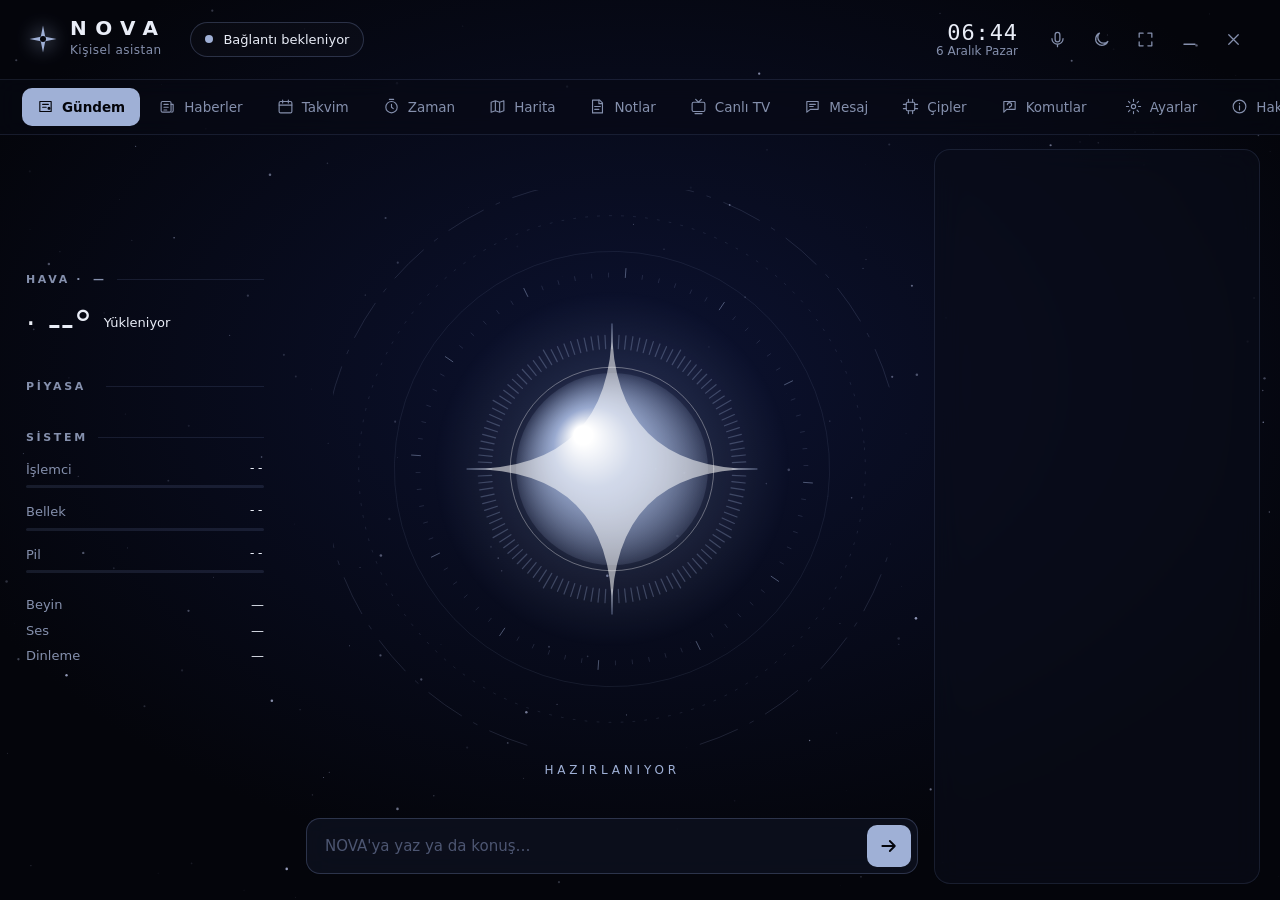
==== web/index.html @ ae5f523d "NOVA 1.6.0: numarasız mesaj, Canlı TV, LAYRA, deprem/namaz/hesap/güç komutları - Mesajlar numara olm" ====
<!doctype html>
<html lang="tr">
<head>
<meta charset="utf-8">
<meta name="viewport" content="width=device-width, initial-scale=1">
<title>NOVA</title>
<link rel="icon" href="data:,">
<link rel="stylesheet" href="vendor/leaflet/leaflet.css">
<link rel="stylesheet" href="style.css">
</head>
<body data-state="idle">
<canvas id="sky" aria-hidden="true"></canvas>

<header class="top">
  <div class="brand">
    <svg class="mark" viewBox="0 0 40 40" aria-hidden="true"><path d="M20 2 L23 17 L38 20 L23 23 L20 38 L17 23 L2 20 L17 17 Z"/><circle cx="20" cy="20" r="4"/></svg>
    <div>
      <h1 id="brandName">NOVA</h1>
      <small id="ver">Kişisel asistan</small>
    </div>
  </div>

  <div class="status" id="statusChip"><span class="dot"></span><span id="statusText">Hazırlanıyor</span></div>

  <button class="update-chip" id="updateChip" hidden><span>Yeni sürüm <b id="updVer"></b></span><em id="updProg">Güncelle</em></button>

  <div class="tools">
    <div class="clock"><b id="clock">--:--</b><span id="date"></span></div>
    <button class="ico dock-toggle" id="btnDock" title="Paneller"><svg viewBox="0 0 24 24"><rect x="3" y="4" width="18" height="16" rx="2"/><path d="M14 4v16"/></svg></button>
    <button class="ico" id="btnMic" title="Mikrofon (M)"><svg viewBox="0 0 24 24"><rect x="9" y="3" width="6" height="12" rx="3"/><path d="M5 11a7 7 0 0 0 14 0M12 18v3"/></svg></button>
    <button class="ico" id="btnSleep" title="Uyu / Uyan"><svg viewBox="0 0 24 24"><path d="M20 14.5A8 8 0 1 1 9.5 4a6.5 6.5 0 0 0 10.5 10.5z"/></svg></button>
    <button class="ico" data-open="settings" title="Ayarlar"><svg viewBox="0 0 24 24"><circle cx="12" cy="12" r="3"/><path d="M12 2v3M12 19v3M2 12h3M19 12h3M4.9 4.9l2.1 2.1M17 17l2.1 2.1M4.9 19.1 7 17M17 7l2.1-2.1"/></svg></button>
    <button class="ico" data-open="about" title="Hakkında"><svg viewBox="0 0 24 24"><circle cx="12" cy="12" r="9"/><path d="M12 11v6M12 7.5v.5"/></svg></button>
    <button class="ico" id="btnFull" title="Tam ekran (F11)"><svg viewBox="0 0 24 24"><path d="M4 9V4h5M20 9V4h-5M4 15v5h5M20 15v5h-5"/></svg></button>
    <button class="ico" id="btnMin" title="Simge durumuna küçült"><svg viewBox="0 0 24 24"><path d="M5 18h14"/></svg></button>
    <button class="ico danger" id="btnQuit" title="Kapat"><svg viewBox="0 0 24 24"><path d="M6 6l12 12M18 6 6 18"/></svg></button>
  </div>
</header>

<nav class="menubar" id="menubar" aria-label="Menü">
  <button data-menu="brief" class="hot"><svg viewBox="0 0 24 24"><path d="M4 5h16v14H4z"/><path d="M8 9h8M8 13h5"/><circle cx="17" cy="14.5" r="1.4" fill="currentColor"/></svg><span>Gündem</span></button>
  <button data-menu="news"><svg viewBox="0 0 24 24"><rect x="3" y="5" width="14" height="15" rx="2"/><path d="M17 9h3v9a2 2 0 0 1-2 2M7 9h6M7 13h6M7 17h4"/></svg><span>Haberler</span></button>
  <button data-menu="calendar"><svg viewBox="0 0 24 24"><rect x="3" y="5" width="18" height="16" rx="2"/><path d="M3 10h18M8 3v4M16 3v4"/></svg><span>Takvim</span></button>
  <button data-menu="timers"><svg viewBox="0 0 24 24"><circle cx="12" cy="13" r="8"/><path d="M12 9v4l2.5 2M9 2h6"/></svg><span>Zaman</span> <i class="badge" id="timerBadge2" hidden></i></button>
  <button data-menu="map"><svg viewBox="0 0 24 24"><path d="M9 4 3 6v14l6-2 6 2 6-2V4l-6 2-6-2zM9 4v14M15 6v14"/></svg><span>Harita</span></button>
  <button data-menu="notes"><svg viewBox="0 0 24 24"><path d="M5 3h10l4 4v14H5z"/><path d="M14 3v5h5M8 12h8M8 16h6"/></svg><span>Notlar</span></button>
  <button data-menu="tv"><svg viewBox="0 0 24 24"><rect x="3" y="6" width="18" height="13" rx="2"/><path d="M8 2l4 4 4-4M7 22h10"/></svg><span>Canlı TV</span></button>
  <button data-menu="messages"><svg viewBox="0 0 24 24"><path d="M4 5h16v11H9l-5 4z"/><path d="M8 9h8M8 12h5"/></svg><span>Mesaj</span></button>
  <button data-menu="chips"><svg viewBox="0 0 24 24"><rect x="6" y="6" width="12" height="12" rx="2"/><path d="M9 2v4M15 2v4M9 18v4M15 18v4M2 9h4M2 15h4M18 9h4M18 15h4"/></svg><span>Çipler</span></button>
  <button data-menu="help"><svg viewBox="0 0 24 24"><path d="M4 5h16v11H8l-4 4z"/><path d="M9 9.5a3 3 0 1 1 3 3v1"/></svg><span>Komutlar</span></button>
  <span class="mb-sp"></span>
  <button data-open="settings"><svg viewBox="0 0 24 24"><circle cx="12" cy="12" r="3"/><path d="M12 2v3M12 19v3M2 12h3M19 12h3M4.9 4.9l2.1 2.1M17 17l2.1 2.1M4.9 19.1 7 17M17 7l2.1-2.1"/></svg><span>Ayarlar</span></button>
  <button data-open="about"><svg viewBox="0 0 24 24"><circle cx="12" cy="12" r="9"/><path d="M12 11v6M12 7.5v.5"/></svg><span>Hakkında</span></button>
</nav>
<aside class="hud left">
  <section class="wx" id="wxBox">
    <h2>Hava · <span id="wxCity">—</span></h2>
    <div class="wx-now"><span class="wx-ic" id="wxIcon">·</span><b id="wxTemp">--°</b><span class="wx-d"><span id="wxDesc">Yükleniyor</span><small id="wxMeta"></small></span></div>
    <ol class="wx-days" id="wxDays"></ol>
  </section>
  <section class="fx">
    <h2>Piyasa <span class="sub" id="fxTime"></span></h2>
    <dl class="fx-grid" id="fxGrid"></dl>
  </section>
  <section>
    <h2>Sistem</h2>
    <div class="meter"><label>İşlemci <b id="cpuV">--</b></label><i><s id="cpuB"></s></i></div>
    <div class="meter"><label>Bellek <b id="ramV">--</b></label><i><s id="ramB"></s></i></div>
    <div class="meter" id="batRow"><label>Pil <b id="batV">--</b></label><i><s id="batB"></s></i></div>
    <dl class="facts">
      <dt>Beyin</dt><dd id="fBrain">—</dd>
      <dt>Ses</dt><dd id="fVoice">—</dd>
      <dt>Dinleme</dt><dd id="fListen">—</dd>
    </dl>
  </section>
</aside>

<main class="stage">
  <canvas id="core" aria-label="NOVA çekirdeği"></canvas>
  <section class="bulletin" id="bulletin" aria-label="Haber bülteni">
    <div class="bl-head"><span class="live">CANLI</span><h2 id="blName">Gündem</h2>
      <div class="bl-cats" id="blCats"><button data-cat="gundem">Gündem</button><button data-cat="sondakika">Son dakika</button><button data-cat="dunya">Dünya</button><button data-cat="ekonomi">Ekonomi</button><button data-cat="spor">Spor</button><button data-cat="teknoloji">Teknoloji</button></div>
      <span class="sp"></span>
      <button id="blRead">▶ Oku</button><button id="blPrev">‹</button><button id="blNext">›</button><button id="blClose">✕</button></div>
    <article class="bl-hero" id="blHero">
      <div class="bl-img" id="blImg"><span class="src-mark" id="blMark"></span></div>
      <div class="bl-body"><span class="bl-meta" id="blMeta"></span><h3 class="bl-title" id="blTitle"></h3><p class="bl-desc" id="blDesc"></p><div class="bl-foot"><span class="bl-open">Haberin tamamı için tıkla ↗</span><span class="bl-share">Paylaş: <button data-share="x">X</button><button data-share="whatsapp">WhatsApp</button><button data-share="telegram">Telegram</button></span></div></div>
      <i class="bl-progress" id="blProg"></i>
    </article>
    <ol class="bl-list" id="blList"></ol>
  </section>
  <div class="core-label"><span id="coreLabel">Hazırlanıyor</span></div>
</main>

<aside class="dock" id="dock">
  <nav class="tabs" role="tablist">
    <button role="tab" data-tab="news" title="Haberler"><svg viewBox="0 0 24 24"><rect x="3" y="5" width="14" height="15" rx="2"/><path d="M17 9h3v9a2 2 0 0 1-2 2M7 9h6M7 13h6M7 17h4"/></svg><span>Haberler</span></button>
    <button role="tab" data-tab="calendar" title="Takvim"><svg viewBox="0 0 24 24"><rect x="3" y="5" width="18" height="16" rx="2"/><path d="M3 10h18M8 3v4M16 3v4"/></svg><span>Takvim</span></button>
    <button role="tab" data-tab="timers" title="Zamanlayıcı"><svg viewBox="0 0 24 24"><circle cx="12" cy="13" r="8"/><path d="M12 9v4l2.5 2M9 2h6"/></svg><span>Zaman</span><i class="badge" id="timerBadge" hidden></i></button>
    <button role="tab" data-tab="map" title="Harita"><svg viewBox="0 0 24 24"><path d="M9 4 3 6v14l6-2 6 2 6-2V4l-6 2-6-2zM9 4v14M15 6v14"/></svg><span>Harita</span></button>
    <button role="tab" data-tab="notes" title="Notlar"><svg viewBox="0 0 24 24"><path d="M5 3h10l4 4v14H5z"/><path d="M14 3v5h5M8 12h8M8 16h6"/></svg><span>Notlar</span></button>
    <button role="tab" data-tab="chips" title="Çipler"><svg viewBox="0 0 24 24"><rect x="6" y="6" width="12" height="12" rx="2"/><path d="M9 2v4M15 2v4M9 18v4M15 18v4M2 9h4M2 15h4M18 9h4M18 15h4"/><rect x="9.5" y="9.5" width="5" height="5" rx="1"/></svg><span>Çipler</span></button>
    <button role="tab" data-tab="help" title="Komutlar"><svg viewBox="0 0 24 24"><path d="M4 5h16v11H8l-4 4z"/><path d="M9 9.5a3 3 0 1 1 3 3v1"/></svg><span>Komutlar</span></button>
  </nav>

  <!-- HABERLER -->
  <section class="pane" data-pane="news">
    <div class="chips" id="newsCats">
      <button data-cat="gundem">Gündem</button><button data-cat="sondakika">Son dakika</button>
      <button data-cat="dunya">Dünya</button><button data-cat="ekonomi">Ekonomi</button>
      <button data-cat="spor">Spor</button><button data-cat="teknoloji">Teknoloji</button>
    </div>
    <div class="pane-actions"><button class="mini" id="newsRead">▶ Başlıkları oku</button><button class="mini" id="newsShow">⛶ Ekranda göster</button><button class="mini" id="newsRefresh">↻</button></div>
    <ul class="news" id="newsList"><li class="empty">Yükleniyor…</li></ul>
  </section>

  <!-- TAKVİM -->
  <section class="pane" data-pane="calendar">
    <div class="cal-head"><button class="mini" id="calPrev">‹</button><b id="calTitle"></b><button class="mini" id="calNext">›</button><button class="mini" id="calToday">Bugün</button></div>
    <div class="cal-grid" id="calGrid"></div>
    <h3 id="calDayTitle"></h3>
    <ul class="cal-events" id="calEvents"></ul>
    <form class="inline-form" id="calForm" autocomplete="off">
      <input name="title" placeholder="Etkinlik adı" required maxlength="120">
      <div class="row"><input name="time" type="time"><select name="remind" title="Hatırlatma"><option value="0">Hatırlatma yok</option><option value="5">5 dk önce</option><option value="10" selected>10 dk önce</option><option value="30">30 dk önce</option><option value="60">1 saat önce</option></select><button class="primary">Ekle</button></div>
    </form>
  </section>

  <!-- ZAMANLAYICI -->
  <section class="pane" data-pane="timers">
    <h3>Hızlı zamanlayıcı</h3>
    <div class="chips" id="quickTimers"><button data-min="1">1 dk</button><button data-min="5">5 dk</button><button data-min="10">10 dk</button><button data-min="15">15 dk</button><button data-min="25">25 dk</button><button data-min="60">1 saat</button></div>
    <h3>Hatırlatıcı</h3>
    <form class="inline-form" id="timerForm" autocomplete="off">
      <input name="label" placeholder="Neyi hatırlatayım? (isteğe bağlı)" maxlength="120">
      <div class="row"><input name="min" type="number" min="1" max="1440" placeholder="Dakika"><button class="primary">Kur</button></div>
    </form>
    <h3>Alarm</h3>
    <form class="inline-form" id="alarmForm" autocomplete="off">
      <div class="row"><input name="time" type="time" required><input name="label" placeholder="Etiket" maxlength="80"><button class="primary">Kur</button></div>
    </form>
    <h3>Çalışanlar</h3>
    <ul class="timers" id="timers"><li class="empty">Kurulu zamanlayıcı yok.</li></ul>
  </section>

  <!-- HARİTA -->
  <section class="pane pane-map" data-pane="map">
    <form class="inline-form map-search" id="mapForm" autocomplete="off">
      <div class="row"><input name="q" placeholder="Yer ara: Galata Kulesi, Manisa…"><button class="primary">Bul</button></div>
    </form>
    <div id="map"><p class="empty">Harita yükleniyor…</p></div>
    <div class="pane-actions"><span id="mapLabel" class="muted"></span><button class="mini" id="mapRoute">Yol tarifi ↗</button></div>
  </section>

  <!-- NOTLAR -->
  <section class="pane" data-pane="notes">
    <form class="inline-form" id="noteForm" autocomplete="off">
      <textarea name="text" rows="2" placeholder="Not yaz…" maxlength="1000" required></textarea>
      <div class="row end"><button class="primary">Kaydet</button></div>
    </form>
    <ul class="notes" id="notesList"></ul>
  </section>

  <!-- CANLI TV -->
  <section class="pane" data-pane="tv">
    <div id="tvGrid"></div>
    <p class="chip-note">Kanallar kendi resmî canlı yayın sayfalarında, ayrı bir pencerede açılır. Sesle de olur: <q>TRT 1'i aç</q>, <q>Habertürk canlı</q>.</p>
  </section>

  <!-- MESAJ -->
  <section class="pane" data-pane="messages">
    <div class="seg seg3 plat" id="msgPlat">
      <label><input type="radio" name="mplat" value="whatsapp" checked><span>WhatsApp</span></label>
      <label><input type="radio" name="mplat" value="telegram"><span>Telegram</span></label>
      <label><input type="radio" name="mplat" value="x"><span>X</span></label>
    </div>
    <form class="inline-form" id="msgForm" autocomplete="off">
      <input name="to" id="msgTo" placeholder="Kime? (uygulamada kayıtlı adı)" maxlength="60">
      <textarea name="text" rows="3" maxlength="1000" placeholder="Mesajın…" required></textarea>
      <div class="row end"><span class="muted" id="msgHint"></span><button class="primary" id="msgBtn">Gönder</button></div>
    </form>
    <p class="chip-note">Numara gerekmez: NOVA uygulamayı açar, kişiyi uygulamanın kendi aramasında bulur ve mesajı gönderir. Kişinin adını telefonunda/WhatsApp'ta kayıtlı olduğu gibi yaz.<br>Sesle: <q>WhatsApp'tan Ahmet'e akşam görüşürüz yaz</q> · <q>X'te paylaş: …</q></p>
    <p class="chip-note" id="appsInfo"></p>
  </section>

  <!-- ÇİPLER -->
  <section class="pane" data-pane="chips">
    <div class="chip-grid" id="chipGrid"></div>
    <p class="chip-note">Her çipin kendi tasarımı, rengi, sesi ve konuşma tarzı var. Sesle de değiştirebilirsin: <q>ATLAS'a geç</q>. Adlarını Ayarlar → Çipler'den değiştirebilirsin.</p>
  </section>

  <!-- KOMUTLAR -->
  <section class="pane" data-pane="help">
    <ul class="hints">
      <li><q>Nova uyan</q> · <q>uyu</q></li>
      <li><q>Son dakika haberlerini oku</q> · <q>haberleri göster</q></li>
      <li><q>YouTube'da Duman çal</q> · <q>Spotify'da Tarkan çal</q></li>
      <li><q>Sezen Aksu şarkısını çal</q> · <q>biraz müzik aç</q></li>
      <li><q>ATLAS'a geç</q> · <q>LAYRA moduna geç</q> · <q>çipi değiştir</q></li>
      <li><q>TRT 1'i aç</q> · <q>canlı TV aç</q></li>
      <li><q>Son depremler</q> · <q>Akşam ezanı ne zaman?</q></li>
      <li><q>25 çarpı 4 kaç eder</q> · <q>200'ün yüzde 15'i kaç</q></li>
      <li><q>Panodakini oku</q> · <q>Bilgisayarı kapat</q></li>
      <li><q>Yarın saat 15:30 dişçi randevusu takvime ekle</q></li>
      <li><q>Bugün neler var?</q></li>
      <li><q>Saat 7'de beni uyandır</q></li>
      <li><q>10 dakika sonra çayı hatırlat</q></li>
      <li><q>Haritada Galata Kulesi'ni göster</q></li>
      <li><q>Kadıköy'e nasıl giderim?</q></li>
      <li><q>Dolar kaç?</q> · <q>altın ne kadar?</q></li>
      <li><q>Manisa'da hava nasıl?</q></li>
      <li><q>YouTube'da lofi müzik aç</q></li>
      <li><q>Ekranda ne var?</q></li>
      <li><q>Not al: markete git</q></li>
      <li><q>Bilgisayarı kilitle</q></li>
      <li><q>Güncellemeleri kontrol et</q></li>
      <li><q>Seni kim yaptı?</q></li>
    </ul>
  </section>
</aside>

<section class="dialog">
  <div class="msg-card" id="msgCard" hidden>
    <span class="mc-plat" id="mcPlat"></span>
    <div class="mc-body"><b id="mcTo"></b><p id="mcText"></p></div>
    <button class="ghost" id="mcNo">İptal</button><button class="primary" id="mcYes">Gönder</button>
  </div>
  <div id="transcript" aria-live="polite"></div>
  <form id="ask" autocomplete="off">
    <input id="askInput" placeholder="NOVA'ya yaz ya da konuş…" maxlength="2000">
    <button type="submit" title="Gönder"><svg viewBox="0 0 24 24"><path d="M4 12h15M13 6l6 6-6 6"/></svg></button>
  </form>
</section>

<!-- ============ AYARLAR ============ -->
<div class="scrim" data-close></div>
<section class="drawer" id="settings" aria-label="Ayarlar">
  <header><h2>Ayarlar</h2><button class="ico" data-close title="Kapat"><svg viewBox="0 0 24 24"><path d="M6 6l12 12M18 6 6 18"/></svg></button></header>
  <form id="setForm">
    <div class="notice" id="setupNotice" hidden>NOVA'nın düşünebilmesi için en az bir API anahtarı gerekiyor. Gemini anahtarı ücretsiz alınabilir.</div>

    <fieldset>
      <legend>Genel</legend>
      <label>Adın <input name="user_name" placeholder="NOVA sana nasıl seslensin?"></label>
      <label>Şehir (hava durumu) <input name="city"></label>
      <label class="check"><input type="checkbox" name="fullscreen"> Tam ekranla başlat</label>
    </fieldset>

    <fieldset>
      <legend>Beyin</legend>
      <div class="seg seg3" role="radiogroup">
        <label><input type="radio" name="provider" value="gemini"><span>Gemini</span></label>
        <label><input type="radio" name="provider" value="openai"><span>ChatGPT</span></label>
        <label><input type="radio" name="provider" value="custom"><span>Kendi YZ'm</span></label>
      </div>
      <div data-prov="gemini">
        <label>Gemini API anahtarı <input name="gemini_key" type="password" placeholder="AIza…"></label>
        <a class="link" data-url="https://aistudio.google.com/apikey">Ücretsiz Gemini anahtarı al →</a>
        <label>Gemini modeli <input name="gemini_model" list="gModels"></label>
        <datalist id="gModels"><option>gemini-3.8-flash</option><option>gemini-3.5-flash-lite</option></datalist>
        <label class="check"><input type="checkbox" name="web_search"> Güncel bilgi için Google'da ara</label>
      </div>
      <div data-prov="openai">
        <label>OpenAI API anahtarı <input name="openai_key" type="password" placeholder="sk-…"></label>
        <a class="link" data-url="https://platform.openai.com/api-keys">OpenAI anahtarı al →</a>
        <label>ChatGPT modeli <input name="openai_model" list="oModels"></label>
        <datalist id="oModels"><option>gpt-4o-mini</option><option>gpt-4.1-mini</option><option>gpt-4o</option><option>gpt-5-mini</option></datalist>
      </div>
      <div data-prov="custom">
        <p class="hint">Kendi bilgisayarında ya da sunucunda çalışan yapay zekana bağlan. OpenAI uyumlu her API olur: Ollama, LM Studio, vLLM ya da kendi API servisin.</p>
        <label>Sunucu adresi <input name="custom_url" placeholder="http://localhost:11434/v1"></label>
        <label>API anahtarı (varsa) <input name="custom_key" type="password" placeholder="boş bırakılabilir"></label>
        <label>Model adı <input name="custom_model" list="cModels"></label>
        <datalist id="cModels"><option>llama3.1</option><option>qwen2.5</option><option>gemma3</option><option>mistral</option></datalist>
      </div>
      <p class="hint">Seçtiğin beyin çalışmazsa NOVA, anahtarını girdiğin diğer beyni otomatik dener.</p>
    </fieldset>

    <fieldset>
      <legend>Ses ve dinleme</legend>
      <label>NOVA'nın sesi <select name="voice" id="voiceSel"></select></label>
      <label>Konuşma hızı <span class="rv" id="rateV"></span><input type="range" name="rate" min="-40" max="40" step="5"></label>
      <label class="check"><input type="checkbox" name="speak"> Yanıtları sesli oku</label>
      <label class="check"><input type="checkbox" name="continuous"> Mikrofona basmadan sürekli dinle</label>
      <label>Mikrofon hassasiyeti <span class="rv" id="sensV"></span><input type="range" name="sensitivity" min="0.5" max="2" step="0.1"></label>
      <label>Tanıma dili
        <select name="language"><option value="tr-TR">Türkçe</option><option value="en-US">English</option><option value="de-DE">Deutsch</option><option value="ar-SA">العربية</option><option value="az-AZ">Azərbaycanca</option></select>
      </label>
      <label>Müzik kaynağı
        <select name="music_source"><option value="youtube">YouTube (doğrudan çalar)</option><option value="ytmusic">YouTube Music</option><option value="spotify">Spotify (aramayı açar)</option></select>
      </label>
      <label>Uyandırma kelimeleri <input name="wake_words"></label>
      <label>Uyutma kelimeleri <input name="sleep_words"></label>
    </fieldset>

    <fieldset>
      <legend>Güncelleme</legend>
      <label class="check"><input type="checkbox" name="auto_update"> Açılışta yeni sürümü denetle</label>
      <label>GitHub deposu <input name="update_repo" placeholder="kullanici/depo"></label>
      <div class="row"><button type="button" class="ghost" id="btnUpd">Şimdi denetle</button><span class="hint" id="updOut"></span></div>
    </fieldset>


    <fieldset>
      <legend>Mesajlaşma</legend>
      <label class="check"><input type="checkbox" name="msg_confirm"> Göndermeden önce bana sor</label>
      <label class="check"><input type="checkbox" name="msg_auto_send"> Sohbet açılınca Enter'a kendisi bassın (otomatik gönder)</label>
      <label>Uygulamanın açılmasını bekleme (sn) <input type="number" name="msg_wait" min="2" max="15" step="0.5"></label>
      <label>Telegram Bot anahtarı (isteğe bağlı) <input name="tg_bot_token" type="password" placeholder="123456:ABC…"></label>
      <p class="hint">Bot anahtarı girersen ve kişinin Telegram alanına sayısal sohbet kimliği yazarsan, mesajlar pencere açmadan arka planda gider.</p>
    </fieldset>

    <fieldset>
      <legend>Çipler</legend>
      <label class="check"><input type="checkbox" name="chip_voice"> Her çip kendi sesini ve ses efektini kullansın</label>
      <label>1. çip adı <input name="chip_name_nova" placeholder="NOVA"></label>
      <label>2. çip adı <input name="chip_name_atlas" placeholder="ATLAS"></label>
      <label>3. çip adı <input name="chip_name_lyra" placeholder="LAYRA"></label>
      <label>4. çip adı <input name="chip_name_kronos" placeholder="KRONOS"></label>
      <p class="hint">Ad yalnızca çipin adını değiştirir; tasarımı, sesi ve kişiliği aynı kalır. Adlar uyandırma kelimesi olarak da çalışır.</p>
    </fieldset>

    <div class="actions">
      <button type="button" class="ghost" id="btnTest">Beyni test et</button>
      <button type="submit" class="primary">Kaydet</button>
    </div>
    <p class="hint" id="testOut"></p>
  </form>
</section>

<!-- ============ HAKKINDA ============ -->
<section class="drawer" id="about" aria-label="Hakkında">
  <header><h2>Hakkında</h2><button class="ico" data-close title="Kapat"><svg viewBox="0 0 24 24"><path d="M6 6l12 12M18 6 6 18"/></svg></button></header>
  <div class="about">
    <div class="app-id">
      <svg class="mark big" viewBox="0 0 40 40" aria-hidden="true"><path d="M20 2 L23 17 L38 20 L23 23 L20 38 L17 23 L2 20 L17 17 Z"/><circle cx="20" cy="20" r="4"/></svg>
      <div><h3 id="abApp">NOVA</h3><span id="abVer"></span></div>
    </div>

    <div class="maker">
      <div class="avatar" aria-hidden="true">SŞ</div>
      <div>
        <span class="kicker">Yapan</span>
        <h3 id="abMaker">Samet Şahin</h3>
        <p id="abRole"></p>
      </div>
    </div>
    <p class="bio" id="abBio"></p>

    <span class="kicker">Takip et · <b id="abHandle"></b></span>
    <div class="socials" id="abSocials"></div>

    <p class="copy" id="abCopy"></p>
  </div>
</section>

<div class="toast" id="toast" role="status"></div>

<script src="vendor/leaflet/leaflet.js"></script>
<script src="app.js"></script>
</body>
</html>
---- web/vendor/leaflet/leaflet.css ----
/* required styles */

.leaflet-pane,
.leaflet-tile,
.leaflet-marker-icon,
.leaflet-marker-shadow,
.leaflet-tile-container,
.leaflet-pane > svg,
.leaflet-pane > canvas,
.leaflet-zoom-box,
.leaflet-image-layer,
.leaflet-layer {
	position: absolute;
	left: 0;
	top: 0;
	}
.leaflet-container {
	overflow: hidden;
	}
.leaflet-tile,
.leaflet-marker-icon,
.leaflet-marker-shadow {
	-webkit-user-select: none;
	   -moz-user-select: none;
	        user-select: none;
	  -webkit-user-drag: none;
	}
/* Prevents IE11 from highlighting tiles in blue */
.leaflet-tile::selection {
	background: transparent;
}
/* Safari renders non-retina tile on retina better with this, but Chrome is worse */
.leaflet-safari .leaflet-tile {
	image-rendering: -webkit-optimize-contrast;
	}
/* hack that prevents hw layers "stretching" when loading new tiles */
.leaflet-safari .leaflet-tile-container {
	width: 1600px;
	height: 1600px;
	-webkit-transform-origin: 0 0;
	}
.leaflet-marker-icon,
.leaflet-marker-shadow {
	display: block;
	}
/* .leaflet-container svg: reset svg max-width decleration shipped in Joomla! (joomla.org) 3.x */
/* .leaflet-container img: map is broken in FF if you have max-width: 100% on tiles */
.leaflet-container .leaflet-overlay-pane svg {
	max-width: none !important;
	max-height: none !important;
	}
.leaflet-container .leaflet-marker-pane img,
.leaflet-container .leaflet-shadow-pane img,
.leaflet-container .leaflet-tile-pane img,
.leaflet-container img.leaflet-image-layer,
.leaflet-container .leaflet-tile {
	max-width: none !important;
	max-height: none !important;
	width: auto;
	padding: 0;
	}

.leaflet-container img.leaflet-tile {
	/* See: https://bugs.chromium.org/p/chromium/issues/detail?id=600120 */
	mix-blend-mode: plus-lighter;
}

.leaflet-container.leaflet-touch-zoom {
	-ms-touch-action: pan-x pan-y;
	touch-action: pan-x pan-y;
	}
.leaflet-container.leaflet-touch-drag {
	-ms-touch-action: pinch-zoom;
	/* Fallback for FF which doesn't support pinch-zoom */
	touch-action: none;
	touch-action: pinch-zoom;
}
.leaflet-container.leaflet-touch-drag.leaflet-touch-zoom {
	-ms-touch-action: none;
	touch-action: none;
}
.leaflet-container {
	-webkit-tap-highlight-color: transparent;
}
.leaflet-container a {
	-webkit-tap-highlight-color: rgba(51, 181, 229, 0.4);
}
.leaflet-tile {
	filter: inherit;
	visibility: hidden;
	}
.leaflet-tile-loaded {
	visibility: inherit;
	}
.leaflet-zoom-box {
	width: 0;
	height: 0;
	-moz-box-sizing: border-box;
	     box-sizing: border-box;
	z-index: 800;
	}
/* workaround for https://bugzilla.mozilla.org/show_bug.cgi?id=888319 */
.leaflet-overlay-pane svg {
	-moz-user-select: none;
	}

.leaflet-pane         { z-index: 400; }

.leaflet-tile-pane    { z-index: 200; }
.leaflet-overlay-pane { z-index: 400; }
.leaflet-shadow-pane  { z-index: 500; }
.leaflet-marker-pane  { z-index: 600; }
.leaflet-tooltip-pane   { z-index: 650; }
.leaflet-popup-pane   { z-index: 700; }

.leaflet-map-pane canvas { z-index: 100; }
.leaflet-map-pane svg    { z-index: 200; }

.leaflet-vml-shape {
	width: 1px;
	height: 1px;
	}
.lvml {
	behavior: url(#default#VML);
	display: inline-block;
	position: absolute;
	}


/* control positioning */

.leaflet-control {
	position: relative;
	z-index: 800;
	pointer-events: visiblePainted; /* IE 9-10 doesn't have auto */
	pointer-events: auto;
	}
.leaflet-top,
.leaflet-bottom {
	position: absolute;
	z-index: 1000;
	pointer-events: none;
	}
.leaflet-top {
	top: 0;
	}
.leaflet-right {
	right: 0;
	}
.leaflet-bottom {
	bottom: 0;
	}
.leaflet-left {
	left: 0;
	}
.leaflet-control {
	float: left;
	clear: both;
	}
.leaflet-right .leaflet-control {
	float: right;
	}
.leaflet-top .leaflet-control {
	margin-top: 10px;
	}
.leaflet-bottom .leaflet-control {
	margin-bottom: 10px;
	}
.leaflet-left .leaflet-control {
	margin-left: 10px;
	}
.leaflet-right .leaflet-control {
	margin-right: 10px;
	}


/* zoom and fade animations */

.leaflet-fade-anim .leaflet-popup {
	opacity: 0;
	-webkit-transition: opacity 0.2s linear;
	   -moz-transition: opacity 0.2s linear;
	        transition: opacity 0.2s linear;
	}
.leaflet-fade-anim .leaflet-map-pane .leaflet-popup {
	opacity: 1;
	}
.leaflet-zoom-animated {
	-webkit-transform-origin: 0 0;
	    -ms-transform-origin: 0 0;
	        transform-origin: 0 0;
	}
svg.leaflet-zoom-animated {
	will-change: transform;
}

.leaflet-zoom-anim .leaflet-zoom-animated {
	-webkit-transition: -webkit-transform 0.25s cubic-bezier(0,0,0.25,1);
	   -moz-transition:    -moz-transform 0.25s cubic-bezier(0,0,0.25,1);
	        transition:         transform 0.25s cubic-bezier(0,0,0.25,1);
	}
.leaflet-zoom-anim .leaflet-tile,
.leaflet-pan-anim .leaflet-tile {
	-webkit-transition: none;
	   -moz-transition: none;
	        transition: none;
	}

.leaflet-zoom-anim .leaflet-zoom-hide {
	visibility: hidden;
	}


/* cursors */

.leaflet-interactive {
	cursor: pointer;
	}
.leaflet-grab {
	cursor: -webkit-grab;
	cursor:    -moz-grab;
	cursor:         grab;
	}
.leaflet-crosshair,
.leaflet-crosshair .leaflet-interactive {
	cursor: crosshair;
	}
.leaflet-popup-pane,
.leaflet-control {
	cursor: auto;
	}
.leaflet-dragging .leaflet-grab,
.leaflet-dragging .leaflet-grab .leaflet-interactive,
.leaflet-dragging .leaflet-marker-draggable {
	cursor: move;
	cursor: -webkit-grabbing;
	cursor:    -moz-grabbing;
	cursor:         grabbing;
	}

/* marker & overlays interactivity */
.leaflet-marker-icon,
.leaflet-marker-shadow,
.leaflet-image-layer,
.leaflet-pane > svg path,
.leaflet-tile-container {
	pointer-events: none;
	}

.leaflet-marker-icon.leaflet-interactive,
.leaflet-image-layer.leaflet-interactive,
.leaflet-pane > svg path.leaflet-interactive,
svg.leaflet-image-layer.leaflet-interactive path {
	pointer-events: visiblePainted; /* IE 9-10 doesn't have auto */
	pointer-events: auto;
	}

/* visual tweaks */

.leaflet-container {
	background: #ddd;
	outline-offset: 1px;
	}
.leaflet-container a {
	color: #0078A8;
	}
.leaflet-zoom-box {
	border: 2px dotted #38f;
	background: rgba(255,255,255,0.5);
	}


/* general typography */
.leaflet-container {
	font-family: "Helvetica Neue", Arial, Helvetica, sans-serif;
	font-size: 12px;
	font-size: 0.75rem;
	line-height: 1.5;
	}


/* general toolbar styles */

.leaflet-bar {
	box-shadow: 0 1px 5px rgba(0,0,0,0.65);
	border-radius: 4px;
	}
.leaflet-bar a {
	background-color: #fff;
	border-bottom: 1px solid #ccc;
	width: 26px;
	height: 26px;
	line-height: 26px;
	display: block;
	text-align: center;
	text-decoration: none;
	color: black;
	}
.leaflet-bar a,
.leaflet-control-layers-toggle {
	background-position: 50% 50%;
	background-repeat: no-repeat;
	display: block;
	}
.leaflet-bar a:hover,
.leaflet-bar a:focus {
	background-color: #f4f4f4;
	}
.leaflet-bar a:first-child {
	border-top-left-radius: 4px;
	border-top-right-radius: 4px;
	}
.leaflet-bar a:last-child {
	border-bottom-left-radius: 4px;
	border-bottom-right-radius: 4px;
	border-bottom: none;
	}
.leaflet-bar a.leaflet-disabled {
	cursor: default;
	background-color: #f4f4f4;
	color: #bbb;
	}

.leaflet-touch .leaflet-bar a {
	width: 30px;
	height: 30px;
	line-height: 30px;
	}
.leaflet-touch .leaflet-bar a:first-child {
	border-top-left-radius: 2px;
	border-top-right-radius: 2px;
	}
.leaflet-touch .leaflet-bar a:last-child {
	border-bottom-left-radius: 2px;
	border-bottom-right-radius: 2px;
	}

/* zoom control */

.leaflet-control-zoom-in,
.leaflet-control-zoom-out {
	font: bold 18px 'Lucida Console', Monaco, monospace;
	text-indent: 1px;
	}

.leaflet-touch .leaflet-control-zoom-in, .leaflet-touch .leaflet-control-zoom-out  {
	font-size: 22px;
	}


/* layers control */

.leaflet-control-layers {
	box-shadow: 0 1px 5px rgba(0,0,0,0.4);
	background: #fff;
	border-radius: 5px;
	}
.leaflet-control-layers-toggle {
	background-image: url(images/layers.png);
	width: 36px;
	height: 36px;
	}
.leaflet-retina .leaflet-control-layers-toggle {
	background-image: url(images/layers-2x.png);
	background-size: 26px 26px;
	}
.leaflet-touch .leaflet-control-layers-toggle {
	width: 44px;
	height: 44px;
	}
.leaflet-control-layers .leaflet-control-layers-list,
.leaflet-control-layers-expanded .leaflet-control-layers-toggle {
	display: none;
	}
.leaflet-control-layers-expanded .leaflet-control-layers-list {
	display: block;
	position: relative;
	}
.leaflet-control-layers-expanded {
	padding: 6px 10px 6px 6px;
	color: #333;
	background: #fff;
	}
.leaflet-control-layers-scrollbar {
	overflow-y: scroll;
	overflow-x: hidden;
	padding-right: 5px;
	}
.leaflet-control-layers-selector {
	margin-top: 2px;
	position: relative;
	top: 1px;
	}
.leaflet-control-layers label {
	display: block;
	font-size: 13px;
	font-size: 1.08333em;
	}
.leaflet-control-layers-separator {
	height: 0;
	border-top: 1px solid #ddd;
	margin: 5px -10px 5px -6px;
	}

/* Default icon URLs */
.leaflet-default-icon-path { /* used only in path-guessing heuristic, see L.Icon.Default */
	background-image: url(images/marker-icon.png);
	}


/* attribution and scale controls */

.leaflet-container .leaflet-control-attribution {
	background: #fff;
	background: rgba(255, 255, 255, 0.8);
	margin: 0;
	}
.leaflet-control-attribution,
.leaflet-control-scale-line {
	padding: 0 5px;
	color: #333;
	line-height: 1.4;
	}
.leaflet-control-attribution a {
	text-decoration: none;
	}
.leaflet-control-attribution a:hover,
.leaflet-control-attribution a:focus {
	text-decoration: underline;
	}
.leaflet-attribution-flag {
	display: inline !important;
	vertical-align: baseline !important;
	width: 1em;
	height: 0.6669em;
	}
.leaflet-left .leaflet-control-scale {
	margin-left: 5px;
	}
.leaflet-bottom .leaflet-control-scale {
	margin-bottom: 5px;
	}
.leaflet-control-scale-line {
	border: 2px solid #777;
	border-top: none;
	line-height: 1.1;
	padding: 2px 5px 1px;
	white-space: nowrap;
	-moz-box-sizing: border-box;
	     box-sizing: border-box;
	background: rgba(255, 255, 255, 0.8);
	text-shadow: 1px 1px #fff;
	}
.leaflet-control-scale-line:not(:first-child) {
	border-top: 2px solid #777;
	border-bottom: none;
	margin-top: -2px;
	}
.leaflet-control-scale-line:not(:first-child):not(:last-child) {
	border-bottom: 2px solid #777;
	}

.leaflet-touch .leaflet-control-attribution,
.leaflet-touch .leaflet-control-layers,
.leaflet-touch .leaflet-bar {
	box-shadow: none;
	}
.leaflet-touch .leaflet-control-layers,
.leaflet-touch .leaflet-bar {
	border: 2px solid rgba(0,0,0,0.2);
	background-clip: padding-box;
	}


/* popup */

.leaflet-popup {
	position: absolute;
	text-align: center;
	margin-bottom: 20px;
	}
.leaflet-popup-content-wrapper {
	padding: 1px;
	text-align: left;
	border-radius: 12px;
	}
.leaflet-popup-content {
	margin: 13px 24px 13px 20px;
	line-height: 1.3;
	font-size: 13px;
	font-size: 1.08333em;
	min-height: 1px;
	}
.leaflet-popup-content p {
	margin: 17px 0;
	margin: 1.3em 0;
	}
.leaflet-popup-tip-container {
	width: 40px;
	height: 20px;
	position: absolute;
	left: 50%;
	margin-top: -1px;
	margin-left: -20px;
	overflow: hidden;
	pointer-events: none;
	}
.leaflet-popup-tip {
	width: 17px;
	height: 17px;
	padding: 1px;

	margin: -10px auto 0;
	pointer-events: auto;

	-webkit-transform: rotate(45deg);
	   -moz-transform: rotate(45deg);
	    -ms-transform: rotate(45deg);
	        transform: rotate(45deg);
	}
.leaflet-popup-content-wrapper,
.leaflet-popup-tip {
	background: white;
	color: #333;
	box-shadow: 0 3px 14px rgba(0,0,0,0.4);
	}
.leaflet-container a.leaflet-popup-close-button {
	position: absolute;
	top: 0;
	right: 0;
	border: none;
	text-align: center;
	width: 24px;
	height: 24px;
	font: 16px/24px Tahoma, Verdana, sans-serif;
	color: #757575;
	text-decoration: none;
	background: transparent;
	}
.leaflet-container a.leaflet-popup-close-button:hover,
.leaflet-container a.leaflet-popup-close-button:focus {
	color: #585858;
	}
.leaflet-popup-scrolled {
	overflow: auto;
	}

.leaflet-oldie .leaflet-popup-content-wrapper {
	-ms-zoom: 1;
	}
.leaflet-oldie .leaflet-popup-tip {
	width: 24px;
	margin: 0 auto;

	-ms-filter: "progid:DXImageTransform.Microsoft.Matrix(M11=0.70710678, M12=0.70710678, M21=-0.70710678, M22=0.70710678)";
	filter: progid:DXImageTransform.Microsoft.Matrix(M11=0.70710678, M12=0.70710678, M21=-0.70710678, M22=0.70710678);
	}

.leaflet-oldie .leaflet-control-zoom,
.leaflet-oldie .leaflet-control-layers,
.leaflet-oldie .leaflet-popup-content-wrapper,
.leaflet-oldie .leaflet-popup-tip {
	border: 1px solid #999;
	}


/* div icon */

.leaflet-div-icon {
	background: #fff;
	border: 1px solid #666;
	}


/* Tooltip */
/* Base styles for the element that has a tooltip */
.leaflet-tooltip {
	position: absolute;
	padding: 6px;
	background-color: #fff;
	border: 1px solid #fff;
	border-radius: 3px;
	color: #222;
	white-space: nowrap;
	-webkit-user-select: none;
	-moz-user-select: none;
	-ms-user-select: none;
	user-select: none;
	pointer-events: none;
	box-shadow: 0 1px 3px rgba(0,0,0,0.4);
	}
.leaflet-tooltip.leaflet-interactive {
	cursor: pointer;
	pointer-events: auto;
	}
.leaflet-tooltip-top:before,
.leaflet-tooltip-bottom:before,
.leaflet-tooltip-left:before,
.leaflet-tooltip-right:before {
	position: absolute;
	pointer-events: none;
	border: 6px solid transparent;
	background: transparent;
	content: "";
	}

/* Directions */

.leaflet-tooltip-bottom {
	margin-top: 6px;
}
.leaflet-tooltip-top {
	margin-top: -6px;
}
.leaflet-tooltip-bottom:before,
.leaflet-tooltip-top:before {
	left: 50%;
	margin-left: -6px;
	}
.leaflet-tooltip-top:before {
	bottom: 0;
	margin-bottom: -12px;
	border-top-color: #fff;
	}
.leaflet-tooltip-bottom:before {
	top: 0;
	margin-top: -12px;
	margin-left: -6px;
	border-bottom-color: #fff;
	}
.leaflet-tooltip-left {
	margin-left: -6px;
}
.leaflet-tooltip-right {
	margin-left: 6px;
}
.leaflet-tooltip-left:before,
.leaflet-tooltip-right:before {
	top: 50%;
	margin-top: -6px;
	}
.leaflet-tooltip-left:before {
	right: 0;
	margin-right: -12px;
	border-left-color: #fff;
	}
.leaflet-tooltip-right:before {
	left: 0;
	margin-left: -12px;
	border-right-color: #fff;
	}

/* Printing */

@media print {
	/* Prevent printers from removing background-images of controls. */
	.leaflet-control {
		-webkit-print-color-adjust: exact;
		print-color-adjust: exact;
		}
	}
---- web/style.css ----
:root{
  --bg:#04050b;
  --bg2:#0a0d1a;
  --panel:rgba(14,18,34,.72);
  --panel-solid:#0d1122;
  --line:rgba(150,172,230,.13);
  --line2:rgba(150,172,230,.24);
  --ink:#e9edf7;
  --muted:#8590ad;
  --dim:#4d5672;
  --listen:#5fe3ff;
  --hear:#7cf5c8;
  --think:#a191ff;
  --speak:#ffbd59;
  --sleep:#56607f;
  --err:#ff6f80;
  --acc:var(--listen);
  --idle:#9fb0d6;
  --glow:#0c1230;
  --sans:"Segoe UI Variable Display","Segoe UI",system-ui,-apple-system,sans-serif;
  --mono:"Cascadia Mono","Cascadia Code",Consolas,ui-monospace,monospace;
  color-scheme:dark;
}
/* ---------- çip renk paletleri ---------- */
body[data-chip=atlas]{--listen:#ffc35c;--hear:#ffe28a;--think:#ff9548;--speak:#ffd98a;--sleep:#6e5c3c;--idle:#d8c39a;--glow:#1d1407}
body[data-chip=lyra]{--listen:#ff8ac0;--hear:#ffb3d9;--think:#c58bff;--speak:#ffc2a8;--sleep:#6b4f63;--idle:#e2b3cc;--glow:#220f27}
body[data-chip=kronos]{--listen:#ff4d4d;--hear:#ff7a5c;--think:#ff2e63;--speak:#ff6b3d;--sleep:#5a2c2c;--idle:#c98a8a;--glow:#200707}
body[data-state=idle]{--acc:var(--idle)}
body[data-state=listening]{--acc:var(--listen)}
body[data-state=hearing]{--acc:var(--hear)}
body[data-state=thinking]{--acc:var(--think)}
body[data-state=speaking]{--acc:var(--speak)}
body[data-state=sleeping]{--acc:var(--sleep)}

*{box-sizing:border-box}
html,body{height:100%;margin:0}
body{
  background:radial-gradient(1200px 800px at 50% 42%, var(--glow) 0%, var(--bg) 62%) fixed, var(--bg);
  color:var(--ink);font:15px/1.5 var(--sans);overflow:hidden;
  display:grid;grid-template-columns:minmax(230px,290px) 1fr clamp(330px,27vw,440px);
  grid-template-rows:auto auto 1fr auto;grid-template-areas:"top top top" "menu menu menu" "left stage right" "left dialog right";
  -webkit-font-smoothing:antialiased;user-select:none;
}
button,input,select{font:inherit;color:inherit}
svg{fill:none;stroke:currentColor;stroke-width:1.6;stroke-linecap:round;stroke-linejoin:round}
#sky{position:fixed;inset:0;width:100%;height:100%;z-index:0}

/* ---------- üst bar ---------- */
.top{grid-area:top;position:relative;z-index:2;display:flex;align-items:center;gap:24px;padding:18px 28px;border-bottom:1px solid var(--line)}
.brand{display:flex;align-items:center;gap:12px}
.mark{width:30px;height:30px;fill:var(--acc);stroke:none;filter:drop-shadow(0 0 10px var(--acc));transition:fill .5s,filter .5s}
.mark circle{fill:var(--bg)}
.brand h1{margin:0;font-size:20px;letter-spacing:.42em;font-weight:600;line-height:1}
.brand small{color:var(--muted);font-size:12px;letter-spacing:.04em}
.status{display:flex;align-items:center;gap:10px;padding:7px 14px;border:1px solid var(--line2);border-radius:99px;font-size:13px;color:var(--ink);background:rgba(255,255,255,.02)}
.status .dot{width:8px;height:8px;border-radius:50%;background:var(--acc);box-shadow:0 0 0 0 var(--acc);animation:pulse 1.8s infinite}
body[data-state=sleeping] .status .dot{animation:none;opacity:.6}
@keyframes pulse{0%{box-shadow:0 0 0 0 color-mix(in srgb,var(--acc) 70%,transparent)}100%{box-shadow:0 0 0 10px transparent}}
.tools{margin-left:auto;display:flex;align-items:center;gap:6px}
.clock{display:flex;flex-direction:column;align-items:flex-end;margin-right:14px;line-height:1.15}
.clock b{font:500 22px var(--mono);letter-spacing:.04em}
.clock span{font-size:12px;color:var(--muted)}
.ico{width:38px;height:38px;display:grid;place-items:center;border:1px solid transparent;border-radius:10px;background:none;color:var(--muted);cursor:pointer;transition:.2s}
.ico svg{width:19px;height:19px}
.ico:hover{color:var(--ink);background:rgba(255,255,255,.05);border-color:var(--line)}
.ico.on{color:var(--acc);border-color:color-mix(in srgb,var(--acc) 45%,transparent);background:color-mix(in srgb,var(--acc) 10%,transparent)}
.ico.danger:hover{color:var(--err)}
.ico:focus-visible,button:focus-visible,input:focus-visible,select:focus-visible{outline:2px solid var(--acc);outline-offset:2px}

/* ---------- yan HUD ---------- */
.hud{position:relative;z-index:2;padding:28px;align-self:center}
.hud h2{font:600 11px var(--sans);letter-spacing:.24em;text-transform:uppercase;color:var(--muted);margin:0 0 16px;display:flex;align-items:center;gap:10px}
.hud h2::after{content:"";flex:1;height:1px;background:var(--line)}
.meter{margin-bottom:14px}
.meter label{display:flex;justify-content:space-between;font-size:13px;color:var(--muted);margin-bottom:6px}
.meter b{font:500 13px var(--mono);color:var(--ink)}
.meter i{display:block;height:3px;background:var(--line);border-radius:3px;overflow:hidden}
.meter s{display:block;height:100%;width:0;background:var(--acc);transition:width .8s,background .5s}
#timerBlock{margin:20px 0 6px}
.timers{list-style:none;margin:0;padding:0}
.timers li{display:flex;align-items:center;gap:10px;padding:8px 0;border-bottom:1px solid var(--line);font-size:13px}
.timers .tl{flex:1;color:var(--muted);overflow:hidden;text-overflow:ellipsis;white-space:nowrap}
.timers .tv{font:500 15px var(--mono);color:var(--speak)}
.timers .x{border:0;background:none;color:var(--dim);cursor:pointer;font-size:16px;padding:0 2px}
.timers .x:hover{color:var(--err)}
.facts{display:grid;grid-template-columns:auto 1fr;gap:6px 14px;margin:22px 0 0;font-size:13px}
.facts dt{color:var(--muted)}
.facts dd{margin:0;text-align:right;color:var(--ink);overflow:hidden;text-overflow:ellipsis;white-space:nowrap}
.hints{list-style:none;margin:0;padding:0;font-size:13.5px;color:var(--muted)}
.hints li{padding:7px 0;border-bottom:1px solid var(--line)}
.hints q{color:var(--ink);quotes:"“" "”"}

/* ---------- sol HUD: hava, piyasa ---------- */
.hud.left{display:flex;flex-direction:column;gap:22px;padding:22px 26px;max-height:100%;overflow:auto;scrollbar-width:none}
.hud h2 .sub{font-weight:500;letter-spacing:.06em;text-transform:none;color:var(--dim)}
.wx-now{display:flex;align-items:center;gap:12px}
.wx-ic{font-size:30px;line-height:1;filter:saturate(.8)}
.wx-now b{font:300 38px var(--sans);letter-spacing:-.02em}
.wx-d{display:flex;flex-direction:column;font-size:13px;color:var(--ink);line-height:1.3}
.wx-d small{color:var(--muted);font-size:12px}
.wx-days{list-style:none;margin:12px 0 0;padding:0;display:grid;grid-template-columns:repeat(5,1fr);gap:4px;text-align:center;font-size:12px;color:var(--muted)}
.wx-days li{padding:6px 0;border-radius:8px;background:rgba(255,255,255,.025)}
.wx-days b{display:block;color:var(--ink);font:500 12px var(--mono)}
.wx-days span{display:block;font-size:15px;margin:2px 0}
.fx-grid{display:grid;grid-template-columns:1fr 1fr;gap:8px;margin:0}
.fx-grid div{padding:8px 10px;border:1px solid var(--line);border-radius:10px}
.fx-grid dt{font-size:11px;color:var(--muted);letter-spacing:.08em}
.fx-grid dd{margin:2px 0 0;font:500 15px var(--mono)}

/* ---------- sağ panel (dock) ---------- */
.dock{grid-area:right;position:relative;z-index:2;display:flex;flex-direction:column;min-height:0;margin:16px 20px 16px 0;border:1px solid var(--line);border-radius:16px;background:rgba(10,13,26,.62);backdrop-filter:blur(14px);overflow:hidden}
.tabs{display:grid;grid-template-columns:repeat(6,1fr);border-bottom:1px solid var(--line)}
.tabs button{position:relative;display:flex;flex-direction:column;align-items:center;gap:3px;padding:10px 2px 8px;border:0;background:none;color:var(--muted);font-size:11px;cursor:pointer;border-bottom:2px solid transparent}
.tabs button svg{width:18px;height:18px}
.tabs button:hover{color:var(--ink)}
.tabs button[aria-selected=true]{color:var(--acc);border-bottom-color:var(--acc)}
.badge{position:absolute;top:6px;right:calc(50% - 18px);min-width:16px;height:16px;padding:0 4px;border-radius:8px;background:var(--speak);color:#04050b;font:700 10px/16px var(--sans);font-style:normal}
.pane{display:none;flex:1;min-height:0;overflow:auto;padding:14px 16px 18px;scrollbar-width:thin;scrollbar-color:var(--line2) transparent}
.pane.active{display:block}
.pane h3{font:600 11px var(--sans);letter-spacing:.2em;text-transform:uppercase;color:var(--muted);margin:16px 0 8px}
.pane h3:first-child{margin-top:2px}
.chips{display:flex;flex-wrap:wrap;gap:6px}
.chips button{padding:6px 11px;border:1px solid var(--line2);border-radius:99px;background:none;color:var(--muted);font-size:12.5px;cursor:pointer}
.chips button:hover{color:var(--ink)}
.chips button.on{color:#04050b;background:var(--acc);border-color:var(--acc)}
.pane-actions{display:flex;align-items:center;gap:8px;margin:10px 0}
.pane-actions .muted{flex:1;font-size:12.5px;color:var(--muted);overflow:hidden;text-overflow:ellipsis;white-space:nowrap}
.mini{padding:6px 10px;border:1px solid var(--line2);border-radius:8px;background:none;color:var(--ink);font-size:12.5px;cursor:pointer}
.mini:hover{border-color:var(--muted)}
.empty{color:var(--dim);font-size:13px;list-style:none;padding:10px 0}
.news{list-style:none;margin:0;padding:0}
.news li.item{display:flex;gap:10px;padding:10px 0;border-bottom:1px solid var(--line);cursor:pointer}
.news li.item:hover .nt{color:var(--acc)}
.news img{flex:none;width:64px;height:48px;object-fit:cover;border-radius:6px;background:var(--bg2)}
.news .nt{display:block;font-size:13.5px;line-height:1.35;color:var(--ink);transition:color .2s}
.news .nm{display:block;margin-top:3px;font-size:11.5px;color:var(--dim)}
.cal-head{display:flex;align-items:center;gap:6px}
.cal-head b{flex:1;font-size:15px;font-weight:600}
.cal-grid{display:grid;grid-template-columns:repeat(7,1fr);gap:3px;margin-top:10px;text-align:center}
.cal-grid .dow{font-size:10.5px;color:var(--dim);letter-spacing:.06em;padding:2px 0}
.cal-grid button{position:relative;aspect-ratio:1;border:1px solid transparent;border-radius:8px;background:none;color:var(--ink);font:500 12.5px var(--mono);cursor:pointer}
.cal-grid button:hover{border-color:var(--line2)}
.cal-grid button.out{color:var(--dim)}
.cal-grid button.today{color:var(--acc);border-color:color-mix(in srgb,var(--acc) 45%,transparent)}
.cal-grid button.sel{background:var(--acc);color:#04050b}
.cal-grid button.has::after{content:"";position:absolute;bottom:4px;left:50%;width:4px;height:4px;margin-left:-2px;border-radius:50%;background:var(--speak)}
.cal-grid button.sel.has::after{background:#04050b}
.cal-events,.notes{list-style:none;margin:0;padding:0}
.cal-events li,.notes li{display:flex;align-items:flex-start;gap:10px;padding:9px 0;border-bottom:1px solid var(--line);font-size:13.5px}
.cal-events .tm{font:500 13px var(--mono);color:var(--speak);min-width:42px}
.cal-events .tt,.notes .tt{flex:1}
.notes small{display:block;color:var(--dim);font-size:11.5px;margin-top:2px}
.x{border:0;background:none;color:var(--dim);cursor:pointer;font-size:16px;line-height:1;padding:0 2px}
.x:hover{color:var(--err)}
.inline-form{display:flex;flex-direction:column;gap:6px;margin-top:10px}
.inline-form .row{display:flex;gap:6px}
.inline-form .row.end{justify-content:flex-end}
.inline-form input,.inline-form select,.inline-form textarea{flex:1;min-width:0;padding:8px 10px;border:1px solid var(--line2);border-radius:9px;background:var(--bg2);outline:none;font-size:13px;resize:vertical;color-scheme:dark}
.inline-form input:focus,.inline-form textarea:focus,.inline-form select:focus{border-color:var(--acc)}
.inline-form .primary{flex:none;padding:8px 14px;border:0;border-radius:9px;background:var(--acc);color:#04050b;font-weight:600;cursor:pointer}
.pane-map.active{display:flex;flex-direction:column}
#map{flex:1;min-height:260px;margin-top:10px;border-radius:12px;overflow:hidden;border:1px solid var(--line2);background:#0b1020}
#map .empty{padding:20px;text-align:center}
.leaflet-container{background:#0b1020;font:inherit}
.leaflet-tile-pane{filter:invert(1) hue-rotate(195deg) brightness(.82) contrast(.92) saturate(.6)}
.leaflet-control-attribution{background:rgba(4,5,11,.7)!important;color:var(--muted)!important}
.leaflet-control-attribution a{color:var(--listen)!important}
.leaflet-popup-content-wrapper,.leaflet-popup-tip{background:var(--panel-solid);color:var(--ink)}

/* ---------- güncelleme ---------- */
.update-chip{display:flex;align-items:center;gap:10px;padding:6px 6px 6px 14px;border:1px solid rgba(255,189,89,.45);border-radius:99px;background:rgba(255,189,89,.1);color:#ffd99c;font-size:13px;cursor:pointer}
.update-chip em{font-style:normal;font-weight:600;padding:4px 10px;border-radius:99px;background:var(--speak);color:#04050b}
.update-chip[hidden]{display:none}
.dock-toggle{display:none}
#setForm .row{display:flex;align-items:center;gap:10px;margin-top:8px}
#setForm .row .ghost{padding:8px 14px;border-radius:10px;cursor:pointer}

/* ---------- çekirdek ---------- */
.stage{grid-area:stage;position:relative;z-index:1;display:grid;place-items:center;min-height:0}
#core{width:min(62vh,100%);aspect-ratio:1;cursor:pointer}
.core-label{position:absolute;bottom:4%;left:0;right:0;text-align:center;font:500 12px var(--sans);letter-spacing:.32em;text-transform:uppercase;color:var(--acc);transition:color .5s}

/* ---------- diyalog ---------- */
.dialog{grid-area:dialog;position:relative;z-index:2;width:min(860px,100% - 32px);margin:0 auto 26px}
#transcript{max-height:24vh;overflow:auto;display:flex;flex-direction:column;gap:6px;padding:0 4px 14px;mask-image:linear-gradient(transparent,#000 30%);scrollbar-width:none;user-select:text}
#transcript::-webkit-scrollbar{display:none}
.msg{max-width:100%;text-align:center;animation:rise .35s ease-out}
.msg.user{color:var(--muted);font-size:14px}
.msg.user::before{content:"Sen  ·  ";color:var(--dim)}
.msg.nova{font-size:19px;line-height:1.45;color:var(--ink);text-wrap:balance}
@keyframes rise{from{opacity:0;transform:translateY(6px)}to{opacity:1;transform:none}}
#ask{display:flex;gap:8px;padding:6px;border:1px solid var(--line2);border-radius:14px;background:var(--panel);backdrop-filter:blur(14px)}
#ask input{flex:1;border:0;background:none;padding:10px 12px;outline:none;font-size:15px}
#ask input::placeholder{color:var(--dim)}
#ask button{width:44px;border:0;border-radius:10px;background:var(--acc);color:#04050b;cursor:pointer;display:grid;place-items:center;transition:background .5s}
#ask button svg{width:20px;height:20px;stroke-width:2.2}

/* ---------- çekmeceler ---------- */
.scrim{position:fixed;inset:0;z-index:9;background:rgba(2,3,8,.55);opacity:0;pointer-events:none;transition:.3s}
body.drawer-open .scrim{opacity:1;pointer-events:auto}
.drawer{position:fixed;top:0;right:0;bottom:0;z-index:10;width:min(440px,100%);background:var(--panel-solid);border-left:1px solid var(--line2);transform:translateX(102%);transition:transform .35s cubic-bezier(.2,.8,.2,1);display:flex;flex-direction:column;user-select:text}
.drawer.open{transform:none}
.drawer>header{display:flex;align-items:center;justify-content:space-between;padding:20px 22px;border-bottom:1px solid var(--line)}
.drawer h2{margin:0;font-size:17px;font-weight:600;letter-spacing:.02em}
#setForm{overflow:auto;padding:6px 22px 28px}
fieldset{border:0;border-bottom:1px solid var(--line);margin:0;padding:18px 0}
legend{font:600 11px var(--sans);letter-spacing:.22em;text-transform:uppercase;color:var(--muted);padding:0;margin-bottom:12px;float:left;width:100%}
fieldset>*:not(legend){clear:both}
#setForm label{display:block;font-size:13px;color:var(--muted);margin:10px 0}
#setForm input:not([type=checkbox]):not([type=radio]),#setForm select{display:block;width:100%;margin-top:6px;padding:10px 12px;border:1px solid var(--line2);border-radius:10px;background:var(--bg2);outline:none}
#setForm input:focus,#setForm select:focus{border-color:var(--listen)}
#setForm input[type=range]{padding:0;border:0;background:none;accent-color:var(--listen)}
#setForm label.check{display:flex;align-items:center;gap:10px;color:var(--ink);cursor:pointer}
#setForm label.check input{accent-color:var(--listen);width:16px;height:16px}
.rv{float:right;font:500 12px var(--mono);color:var(--ink)}
.seg{display:grid;grid-template-columns:1fr 1fr;gap:6px;padding:4px;border:1px solid var(--line2);border-radius:12px;background:var(--bg2)}
.seg label{margin:0!important}
.seg3{grid-template-columns:1fr 1fr 1fr}
[data-prov][hidden]{display:none}
.seg input{position:absolute;opacity:0}
.seg span{display:block;text-align:center;padding:8px;border-radius:9px;color:var(--muted);cursor:pointer}
.seg input:checked+span{background:rgba(95,227,255,.14);color:var(--listen)}
.link{display:inline-block;font-size:12.5px;color:var(--listen);cursor:pointer;margin:-4px 0 6px}
.link:hover{text-decoration:underline}
.hint{font-size:12.5px;color:var(--muted);margin:8px 0 0}
.notice{margin-top:16px;padding:12px 14px;border:1px solid rgba(255,189,89,.35);border-radius:10px;background:rgba(255,189,89,.08);color:#ffd99c;font-size:13px}
.actions{display:flex;gap:10px;justify-content:flex-end;margin-top:20px}
.actions button{padding:10px 18px;border-radius:10px;cursor:pointer;font-weight:600}
.primary{background:var(--listen);color:#04050b;border:0}
.ghost{background:none;border:1px solid var(--line2)}
.ghost:hover{border-color:var(--muted)}

/* ---------- hakkında ---------- */
.about{overflow:auto;padding:26px 22px 30px}
.app-id{display:flex;align-items:center;gap:14px;padding-bottom:22px;border-bottom:1px solid var(--line)}
.mark.big{width:46px;height:46px}
.app-id h3{margin:0;font-size:22px;letter-spacing:.38em}
.app-id span{color:var(--muted);font:12.5px var(--mono)}
.maker{display:flex;gap:16px;align-items:center;margin:24px 0 12px}
.avatar{flex:none;width:64px;height:64px;border-radius:50%;display:grid;place-items:center;font-weight:700;font-size:21px;letter-spacing:.04em;color:#04050b;background:conic-gradient(from 210deg,var(--listen),var(--think),var(--speak),var(--listen));box-shadow:0 0 28px rgba(161,145,255,.35)}
.kicker{display:block;font:600 11px var(--sans);letter-spacing:.22em;text-transform:uppercase;color:var(--muted)}
.kicker b{color:var(--ink);letter-spacing:.04em;text-transform:none;font-family:var(--mono)}
.maker h3{margin:2px 0 2px;font-size:22px}
.maker p{margin:0;color:var(--muted);font-size:13.5px}
.bio{color:#c7cee3;font-size:14.5px;margin:0 0 26px}
.socials{display:grid;gap:8px;margin:12px 0 26px}
.social{display:flex;align-items:center;gap:14px;padding:12px 14px;border:1px solid var(--line2);border-radius:12px;background:var(--bg2);cursor:pointer;text-align:left;width:100%;transition:.2s}
.social:hover{border-color:var(--sc);transform:translateX(-2px)}
.social .si{width:38px;height:38px;flex:none;border-radius:10px;display:grid;place-items:center;background:color-mix(in srgb,var(--sc) 16%,transparent);color:var(--sc)}
.social .si svg{width:20px;height:20px}
.social b{display:block;font-size:14.5px}
.social small{color:var(--muted);font-size:12.5px}
.social .go{margin-left:auto;color:var(--dim);font-family:var(--mono);font-size:12.5px}
.copy{color:var(--dim);font-size:12px;margin:0}

/* ---------- bildirim ---------- */
.toast{position:fixed;left:50%;top:84px;z-index:20;transform:translate(-50%,-12px);opacity:0;pointer-events:none;padding:10px 16px;border-radius:12px;background:var(--panel-solid);border:1px solid var(--line2);font-size:13.5px;max-width:min(560px,90vw);transition:.3s}
.toast.show{opacity:1;transform:translate(-50%,0)}
.toast.error{border-color:rgba(255,111,128,.5);color:#ffc2ca}

/* ---------- dar pencere ---------- */
@media (max-width:1100px){
  body{grid-template-columns:1fr;grid-template-rows:auto auto 1fr auto;grid-template-areas:"top" "menu" "stage" "dialog"}
  .hud,.hud.left{display:none}
  .dock{display:none;position:fixed;z-index:8;top:72px;right:12px;bottom:12px;width:min(420px,calc(100% - 24px));margin:0;background:var(--panel-solid)}
  body.dock-open .dock{display:flex}
  .dock-toggle{display:grid}
  .clock span{display:none}
}
@media (max-width:640px){
  .top{gap:10px;padding:12px 16px}
  .status{display:none}
  .clock{display:none}
  .ico{width:34px;height:34px}
}
@media (prefers-reduced-motion:reduce){*{animation:none!important;transition:none!important}}

/* ---------- çipler ---------- */
.tabs{grid-template-columns:repeat(7,1fr)}
.chip-grid{display:grid;grid-template-columns:1fr 1fr;gap:10px}
.chip-card{position:relative;display:flex;flex-direction:column;align-items:center;gap:4px;padding:12px 10px 12px;border:1px solid var(--line2);border-radius:14px;background:var(--bg2);cursor:pointer;color:var(--ink);text-align:center;transition:border-color .25s,transform .2s,box-shadow .25s}
.chip-card:hover{transform:translateY(-2px);border-color:var(--cc)}
.chip-card.on{border-color:var(--cc);box-shadow:0 0 0 1px var(--cc),0 0 26px -6px var(--cc)}
.chip-card canvas{width:100%;max-width:150px;aspect-ratio:1}
.chip-card b{font-size:15px;letter-spacing:.32em;margin-left:.32em;color:var(--cc)}
.chip-card small{font-size:11.5px;color:var(--muted);line-height:1.35}
.chip-card .on-badge{position:absolute;top:8px;right:8px;font:600 10px var(--sans);letter-spacing:.12em;color:#04050b;background:var(--cc);border-radius:99px;padding:2px 7px;display:none}
.chip-card.on .on-badge{display:block}
.chip-note{font-size:12.5px;color:var(--muted);margin:12px 2px 0}

/* ---------- haber bülteni ekranı ---------- */
.bulletin{position:absolute;inset:8px 0 0;z-index:3;display:flex;flex-direction:column;gap:14px;padding:6px 8px 0;opacity:0;pointer-events:none;transform:translateY(10px);transition:opacity .35s,transform .35s}
body.bulletin-on .bulletin{opacity:1;pointer-events:auto;transform:none}
body.bulletin-on #core{opacity:.12;filter:blur(2px)}
body.bulletin-on .core-label{opacity:0}
#core,.core-label{transition:opacity .4s,filter .4s}
.bl-head{display:flex;align-items:center;gap:12px}
.bl-head .live{display:inline-flex;align-items:center;gap:7px;font:700 11px var(--sans);letter-spacing:.22em;color:#04050b;background:var(--acc);padding:5px 10px;border-radius:6px}
.bl-head .live::before{content:"";width:7px;height:7px;border-radius:50%;background:#04050b;animation:blink 1.2s infinite}
@keyframes blink{50%{opacity:.25}}
.bl-head h2{margin:0;font-size:20px;font-weight:600;letter-spacing:.02em}
.bl-head .sp{flex:1}
.bl-head button{border:1px solid var(--line2);background:var(--panel);color:var(--ink);border-radius:10px;padding:7px 12px;cursor:pointer;font-size:13px}
.bl-head button:hover{border-color:var(--acc)}
.bl-hero{position:relative;flex:1;min-height:0;display:grid;grid-template-columns:minmax(0,1.15fr) minmax(0,1fr);border:1px solid var(--line2);border-radius:18px;overflow:hidden;background:var(--panel);cursor:pointer}
.bl-img{position:relative;min-height:160px;background:linear-gradient(135deg,color-mix(in srgb,var(--acc) 30%,#0a0d1a),#0a0d1a 70%);background-size:cover;background-position:center}
.bl-img::after{content:"";position:absolute;inset:0;background:linear-gradient(90deg,transparent 55%,var(--panel-solid))}
.bl-img .src-mark{position:absolute;left:18px;bottom:16px;z-index:1;font:700 44px var(--sans);letter-spacing:.06em;color:rgba(255,255,255,.18)}
.bl-body{display:flex;flex-direction:column;gap:12px;padding:26px 26px 22px;min-width:0}
.bl-meta{font:600 12px var(--sans);letter-spacing:.12em;text-transform:uppercase;color:var(--acc)}
.bl-title{margin:0;font-size:clamp(20px,2.1vw,30px);line-height:1.22;font-weight:650;text-wrap:balance}
.bl-desc{margin:0;color:#c3cadf;font-size:15px;line-height:1.55;display:-webkit-box;-webkit-line-clamp:5;-webkit-box-orient:vertical;overflow:hidden}
.bl-open{margin-top:auto;font-size:12.5px;color:var(--muted)}
.bl-progress{position:absolute;left:0;bottom:0;height:3px;background:var(--acc);width:0}
.bl-progress.run{transition:width linear}
.bl-list{display:grid;grid-template-columns:repeat(3,minmax(0,1fr));gap:10px;margin:0;padding:0;list-style:none}
.bl-list li{display:flex;gap:10px;align-items:flex-start;padding:10px 12px;border:1px solid var(--line);border-radius:12px;background:rgba(10,13,26,.55);cursor:pointer;transition:border-color .2s,background .2s;min-width:0}
.bl-list li.on{border-color:var(--acc);background:color-mix(in srgb,var(--acc) 10%,rgba(10,13,26,.7))}
.bl-list .n{font:600 13px var(--mono);color:var(--acc);flex:none}
.bl-list .t{font-size:13px;line-height:1.35;display:-webkit-box;-webkit-line-clamp:2;-webkit-box-orient:vertical;overflow:hidden}
.bl-list .s{display:block;font-size:11px;color:var(--dim);margin-top:3px}

/* ---------- alt haber bandı ---------- */
.ticker{position:absolute;left:24px;right:24px;top:6px;z-index:2;display:flex;align-items:center;gap:12px;height:32px;padding:0 12px;border:1px solid var(--line);border-radius:10px;background:rgba(10,13,26,.55);backdrop-filter:blur(8px);overflow:hidden;cursor:pointer}
.ticker[hidden]{display:none}
.ticker .tk-label{flex:none;font:700 10px var(--sans);letter-spacing:.2em;color:#04050b;background:var(--acc);padding:4px 8px;border-radius:5px}
.ticker .tk-win{flex:1;min-width:0;overflow:hidden;mask-image:linear-gradient(90deg,transparent,#000 4%,#000 94%,transparent)}
.ticker .tk-track{display:inline-flex;gap:42px;white-space:nowrap;font-size:13px;color:#c3cadf;animation:tick 90s linear infinite}
.ticker:hover .tk-track{animation-play-state:paused}
.ticker .tk-track span::before{content:"◆";color:var(--acc);margin-right:10px;font-size:9px;vertical-align:2px}
@keyframes tick{from{transform:translateX(0)}to{transform:translateX(-50%)}}
body.bulletin-on .ticker{display:none}
@media (max-width:1100px){
  .bl-hero{grid-template-columns:1fr}
  .bl-img{min-height:120px}
  .bl-list{grid-template-columns:1fr 1fr}
}

/* ---------- üst menü çubuğu ---------- */
.menubar{grid-area:menu;position:relative;z-index:3;display:flex;align-items:center;gap:4px;padding:8px 22px;border-bottom:1px solid var(--line);background:rgba(8,10,20,.55);backdrop-filter:blur(10px);overflow-x:auto;scrollbar-width:none}
.menubar::-webkit-scrollbar{display:none}
.menubar button{position:relative;flex:none;display:inline-flex;align-items:center;gap:8px;padding:8px 14px;border:1px solid transparent;border-radius:10px;background:none;color:var(--muted);font-size:13.5px;font-weight:500;cursor:pointer;transition:color .2s,background .2s,border-color .2s}
.menubar button svg{width:17px;height:17px}
.menubar button:hover{color:var(--ink);background:rgba(255,255,255,.05)}
.menubar button.on{color:var(--acc);border-color:color-mix(in srgb,var(--acc) 40%,transparent);background:color-mix(in srgb,var(--acc) 10%,transparent)}
.menubar button.hot{color:#04050b;background:var(--acc);font-weight:650}
.menubar button.hot:hover{filter:brightness(1.1);color:#04050b;background:var(--acc)}
.menubar .badge{position:absolute;top:2px;right:4px}
.menubar .mb-sp{flex:1}
.dock .tabs{display:none}
.dock{margin-top:14px}
.ico[data-open]{display:none}

/* ---------- mesaj paneli ---------- */
.plat{margin-bottom:10px}
.contacts{list-style:none;margin:0;padding:0}
.contacts li{display:flex;align-items:center;gap:10px;padding:8px 0;border-bottom:1px solid var(--line);font-size:13.5px}
.contacts li .av{width:30px;height:30px;flex:none;border-radius:50%;display:grid;place-items:center;font-weight:700;font-size:12px;color:#04050b;background:var(--acc)}
.contacts li small{display:block;color:var(--dim);font-size:11.5px}
.contacts li.empty{color:var(--muted);display:block}

/* ---------- mesaj onay kartı ---------- */
.msg-card{display:flex;align-items:center;gap:12px;margin:0 0 12px;padding:12px 14px;border:1px solid color-mix(in srgb,var(--acc) 50%,transparent);border-radius:14px;background:var(--panel-solid);box-shadow:0 10px 40px -10px color-mix(in srgb,var(--acc) 40%,transparent);animation:rise .3s ease-out}
.msg-card[hidden]{display:none}
.mc-plat{flex:none;font:700 11px var(--sans);letter-spacing:.12em;padding:6px 10px;border-radius:8px;color:#04050b;background:var(--pc,#25d366)}
.mc-body{flex:1;min-width:0}
.mc-body b{font-size:13px;color:var(--muted);font-weight:500}
.mc-body p{margin:2px 0 0;font-size:15px;overflow:hidden;text-overflow:ellipsis;white-space:nowrap}
.msg-card button{padding:9px 16px;border-radius:10px;cursor:pointer;font-weight:600}

/* ---------- gösterişli bülten ---------- */
.bl-cats{display:flex;gap:4px;margin-left:8px;overflow-x:auto;scrollbar-width:none}
.bl-cats button{padding:5px 11px!important;border-radius:99px!important;font-size:12.5px!important;color:var(--muted)!important}
.bl-cats button.on{color:#04050b!important;background:var(--acc)!important;border-color:var(--acc)!important}
.bl-img{overflow:hidden}
.bl-img .kb{position:absolute;inset:0;background-size:cover;background-position:center;animation:kenburns 14s ease-in-out infinite alternate}
@keyframes kenburns{from{transform:scale(1.02) translate(0,0)}to{transform:scale(1.14) translate(-2%,-1.5%)}}
.bl-body>*{animation:none}
.bl-hero.swap .bl-body>*{animation:slidein .55s cubic-bezier(.2,.8,.2,1) both}
.bl-hero.swap .bl-body>*:nth-child(2){animation-delay:.06s}
.bl-hero.swap .bl-body>*:nth-child(3){animation-delay:.12s}
.bl-hero.swap .bl-body>*:nth-child(4){animation-delay:.18s}
@keyframes slidein{from{opacity:0;transform:translateX(18px)}to{opacity:1;transform:none}}
.bl-num{position:absolute;right:22px;top:14px;font:800 64px var(--sans);line-height:1;color:color-mix(in srgb,var(--acc) 22%,transparent);pointer-events:none}
.bl-foot{margin-top:auto;display:flex;align-items:center;justify-content:space-between;gap:10px;flex-wrap:wrap}
.bl-foot .bl-open{margin:0}
.bl-share{font-size:12px;color:var(--muted);display:flex;align-items:center;gap:6px}
.bl-share button{border:1px solid var(--line2);background:rgba(255,255,255,.03);color:var(--ink);border-radius:8px;padding:4px 9px;font-size:12px;cursor:pointer}
.bl-share button:hover{border-color:var(--acc);color:var(--acc)}
.bl-hero{box-shadow:0 30px 80px -30px color-mix(in srgb,var(--acc) 45%,transparent)}
.bl-hero::before{content:"";position:absolute;inset:-1px;border-radius:18px;padding:1px;background:linear-gradient(120deg,var(--acc),transparent 40%,transparent 60%,color-mix(in srgb,var(--acc) 60%,transparent));-webkit-mask:linear-gradient(#000 0 0) content-box,linear-gradient(#000 0 0);-webkit-mask-composite:xor;mask-composite:exclude;pointer-events:none;z-index:2}
/* düzeltmeler */
textarea{font:inherit;color:inherit}
.bl-head button{white-space:nowrap}
.bl-cats button{font-size:12px!important}
.bl-body{position:relative;z-index:1}
.bl-num{z-index:0}
.row .muted,.muted{color:var(--muted);font-size:12.5px;flex:1}
/* ---------- canlı TV ---------- */
.tv-grid{display:grid;grid-template-columns:repeat(2,minmax(0,1fr));gap:8px}
.tv-card{position:relative;display:flex;flex-direction:column;align-items:flex-start;justify-content:flex-end;gap:6px;height:74px;padding:10px 12px;border:1px solid var(--line2);border-radius:12px;cursor:pointer;color:#fff;text-align:left;overflow:hidden;background:linear-gradient(135deg,color-mix(in srgb,var(--tc) 70%,#0a0d1a),#0a0d1a 120%);transition:transform .2s,box-shadow .2s}
.tv-card:hover{transform:translateY(-2px);box-shadow:0 10px 30px -10px var(--tc)}
.tv-card b{font-size:16px;letter-spacing:.02em;text-shadow:0 1px 8px rgba(0,0,0,.4)}
.tv-live{position:absolute;top:8px;right:10px;font:700 9.5px var(--sans);letter-spacing:.12em;color:#fff;background:rgba(0,0,0,.35);padding:2px 6px;border-radius:5px}
.tv-live{animation:blink 2s infinite}
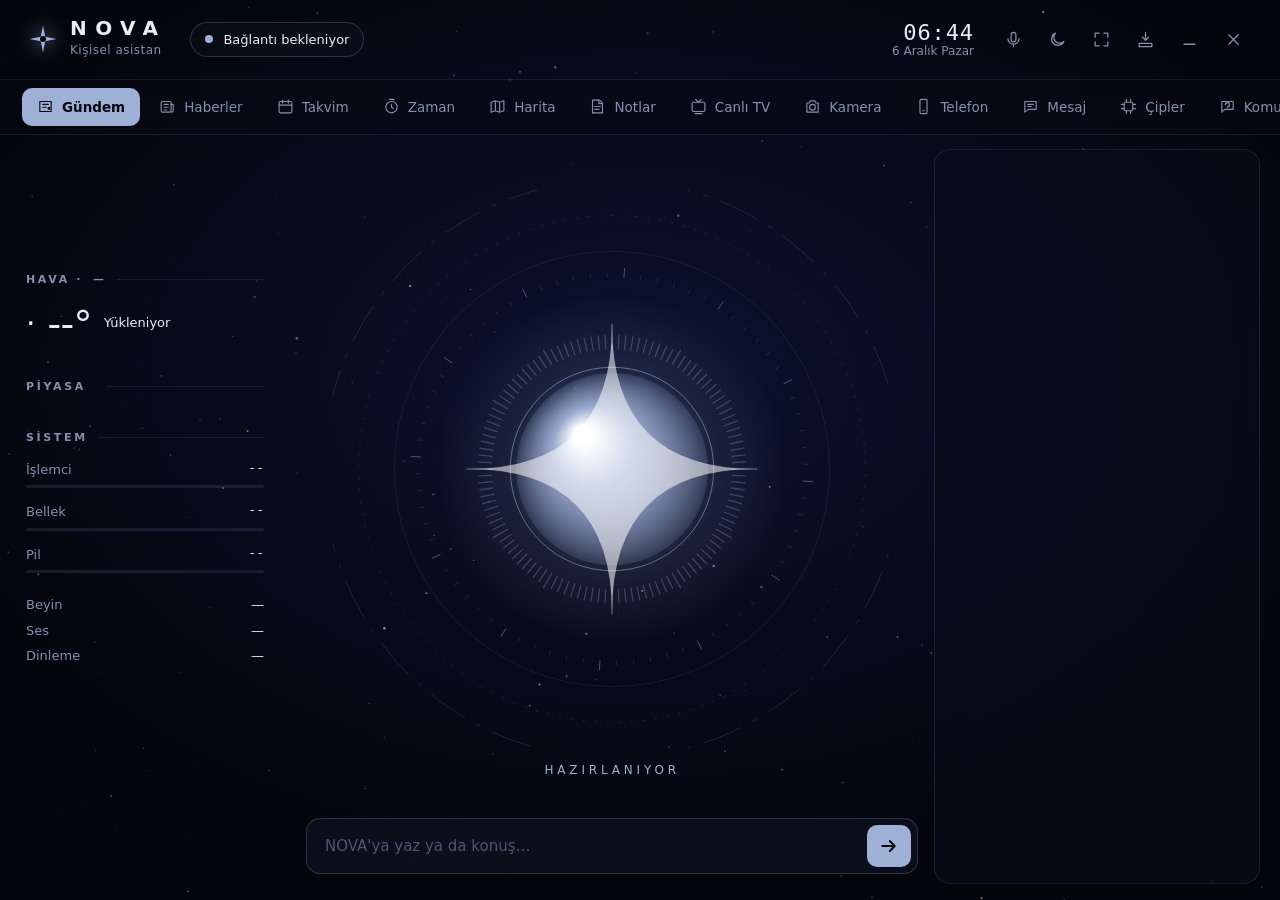
==== commit eb3e02df: "NOVA 1.7.0: sorusuz mesaj, arka plan modu, kamera, telefon bağlantısı (QR) - Mesaj gönderirken pano " ====
--- a/web/index.html
+++ b/web/index.html
@@ -32,6 +32,7 @@
     <button class="ico" data-open="settings" title="Ayarlar"><svg viewBox="0 0 24 24"><circle cx="12" cy="12" r="3"/><path d="M12 2v3M12 19v3M2 12h3M19 12h3M4.9 4.9l2.1 2.1M17 17l2.1 2.1M4.9 19.1 7 17M17 7l2.1-2.1"/></svg></button>
     <button class="ico" data-open="about" title="Hakkında"><svg viewBox="0 0 24 24"><circle cx="12" cy="12" r="9"/><path d="M12 11v6M12 7.5v.5"/></svg></button>
     <button class="ico" id="btnFull" title="Tam ekran (F11)"><svg viewBox="0 0 24 24"><path d="M4 9V4h5M20 9V4h-5M4 15v5h5M20 15v5h-5"/></svg></button>
+    <button class="ico" id="btnBg" title="Arka plana al (dinlemeye devam eder)"><svg viewBox="0 0 24 24"><path d="M12 3v10M8 9l4 4 4-4M4 17h16v4H4z"/></svg></button>
     <button class="ico" id="btnMin" title="Simge durumuna küçült"><svg viewBox="0 0 24 24"><path d="M5 18h14"/></svg></button>
     <button class="ico danger" id="btnQuit" title="Kapat"><svg viewBox="0 0 24 24"><path d="M6 6l12 12M18 6 6 18"/></svg></button>
   </div>
@@ -45,6 +46,8 @@
   <button data-menu="map"><svg viewBox="0 0 24 24"><path d="M9 4 3 6v14l6-2 6 2 6-2V4l-6 2-6-2zM9 4v14M15 6v14"/></svg><span>Harita</span></button>
   <button data-menu="notes"><svg viewBox="0 0 24 24"><path d="M5 3h10l4 4v14H5z"/><path d="M14 3v5h5M8 12h8M8 16h6"/></svg><span>Notlar</span></button>
   <button data-menu="tv"><svg viewBox="0 0 24 24"><rect x="3" y="6" width="18" height="13" rx="2"/><path d="M8 2l4 4 4-4M7 22h10"/></svg><span>Canlı TV</span></button>
+  <button data-menu="camera"><svg viewBox="0 0 24 24"><path d="M4 7h3l2-3h6l2 3h3v13H4z"/><circle cx="12" cy="13" r="4"/></svg><span>Kamera</span></button>
+  <button data-menu="phone"><svg viewBox="0 0 24 24"><rect x="7" y="2" width="10" height="20" rx="2"/><path d="M11 18h2"/></svg><span>Telefon</span></button>
   <button data-menu="messages"><svg viewBox="0 0 24 24"><path d="M4 5h16v11H9l-5 4z"/><path d="M8 9h8M8 12h5"/></svg><span>Mesaj</span></button>
   <button data-menu="chips"><svg viewBox="0 0 24 24"><rect x="6" y="6" width="12" height="12" rx="2"/><path d="M9 2v4M15 2v4M9 18v4M15 18v4M2 9h4M2 15h4M18 9h4M18 15h4"/></svg><span>Çipler</span></button>
   <button data-menu="help"><svg viewBox="0 0 24 24"><path d="M4 5h16v11H8l-4 4z"/><path d="M9 9.5a3 3 0 1 1 3 3v1"/></svg><span>Komutlar</span></button>
@@ -165,6 +168,34 @@
   <section class="pane" data-pane="tv">
     <div id="tvGrid"></div>
     <p class="chip-note">Kanallar kendi resmî canlı yayın sayfalarında, ayrı bir pencerede açılır. Sesle de olur: <q>TRT 1'i aç</q>, <q>Habertürk canlı</q>.</p>
+  </section>
+
+  <!-- KAMERA -->
+  <section class="pane pane-cam" data-pane="camera">
+    <div class="cam-box"><video id="camVideo" autoplay playsinline muted></video><canvas id="camCanvas" hidden></canvas>
+      <p class="empty" id="camMsg">Kamera kapalı.</p><span class="cam-flash" id="camFlash"></span></div>
+    <div class="pane-actions cam-actions">
+      <button class="mini" id="camToggle">▶ Kamerayı aç</button>
+      <button class="mini" id="camShot">📸 Fotoğraf çek</button>
+      <button class="mini" id="camAsk">👁 Ne görüyorsun?</button>
+      <button class="mini" id="camMirror">⇋ Ayna</button>
+    </div>
+    <select id="camSel" class="cam-sel" hidden></select>
+    <p class="chip-note">Fotoğraflar Resimler\NOVA klasörüne kaydedilir. Sesle: <q>kamerayı aç</q>, <q>fotoğraf çek</q>, <q>kamerada ne görüyorsun?</q></p>
+  </section>
+
+  <!-- TELEFON -->
+  <section class="pane" data-pane="phone">
+    <label class="switch-row"><input type="checkbox" id="phoneOn"> <span>Telefon bağlantısı</span></label>
+    <div class="qr-box" id="qrBox"><p class="empty">Telefon bağlantısı kapalı. Açınca burada QR kod çıkar.</p></div>
+    <p class="phone-url" id="phoneUrl"></p>
+    <div class="pane-actions"><button class="mini" id="phoneReset">↻ Yeni QR (eski bağlantıları kes)</button><button class="mini" id="phoneLink">Telefon Bağlantısı uygulaması ↗</button></div>
+    <ol class="steps">
+      <li>Telefonun bu bilgisayarla <b>aynı Wi-Fi</b>'da olsun.</li>
+      <li>Telefonun kamerasıyla QR kodu okut, açılan sayfayı aç.</li>
+      <li>Windows güvenlik duvarı sorarsa <b>Özel ağlar</b> için izin ver.</li>
+    </ol>
+    <p class="chip-note">Telefondan: NOVA'ya yaz, hızlı komut gönder, fotoğraf ve dosya yolla (Resimler\NOVA\Telefon), panoyu paylaş.</p>
   </section>
 
   <!-- MESAJ -->
@@ -244,6 +275,9 @@
       <label>Adın <input name="user_name" placeholder="NOVA sana nasıl seslensin?"></label>
       <label>Şehir (hava durumu) <input name="city"></label>
       <label class="check"><input type="checkbox" name="fullscreen"> Tam ekranla başlat</label>
+      <label class="check"><input type="checkbox" name="show_transcript"> Konuşma yazılarını ekranda göster</label>
+      <label class="check"><input type="checkbox" name="background"> Pencereyi kapatınca arka planda dinlemeye devam et</label>
+      <label class="check"><input type="checkbox" name="autostart"> Windows açılınca NOVA arka planda başlasın</label>
     </fieldset>
 
     <fieldset>
--- a/web/style.css
+++ b/web/style.css
@@ -403,3 +403,23 @@
 .tv-card b{font-size:16px;letter-spacing:.02em;text-shadow:0 1px 8px rgba(0,0,0,.4)}
 .tv-live{position:absolute;top:8px;right:10px;font:700 9.5px var(--sans);letter-spacing:.12em;color:#fff;background:rgba(0,0,0,.35);padding:2px 6px;border-radius:5px}
 .tv-live{animation:blink 2s infinite}
+
+/* ---------- konuşma yazıları gizli ---------- */
+body.no-transcript #transcript{display:none}
+/* ---------- kamera ---------- */
+.pane-cam.active{display:flex;flex-direction:column}
+.cam-box{position:relative;flex:1;min-height:220px;border:1px solid var(--line2);border-radius:14px;overflow:hidden;background:#000;display:grid;place-items:center}
+.cam-box video{width:100%;height:100%;object-fit:cover}
+.cam-box video.mirror{transform:scaleX(-1)}
+.cam-box .empty{position:absolute;color:var(--muted)}
+.cam-flash{position:absolute;inset:0;background:#fff;opacity:0;pointer-events:none;transition:opacity .4s}
+.cam-flash.on{opacity:.85;transition:none}
+.cam-actions{flex-wrap:wrap}
+.cam-sel{margin-top:6px;width:100%;padding:8px;border:1px solid var(--line2);border-radius:10px;background:var(--bg2);color:var(--ink)}
+/* ---------- telefon ---------- */
+.switch-row{display:flex;align-items:center;gap:10px;font-size:14px;margin:4px 0 12px;cursor:pointer}
+.switch-row input{width:18px;height:18px;accent-color:var(--acc)}
+.qr-box{display:grid;place-items:center;min-height:220px;border:1px solid var(--line2);border-radius:14px;background:var(--bg2);padding:14px}
+.qr-box img{width:min(240px,100%);height:auto;border-radius:10px;image-rendering:pixelated}
+.phone-url{font:12.5px var(--mono);color:var(--muted);text-align:center;word-break:break-all;margin:8px 0}
+.steps{margin:10px 0 0;padding-left:20px;font-size:13px;color:#c3cadf;line-height:1.7}
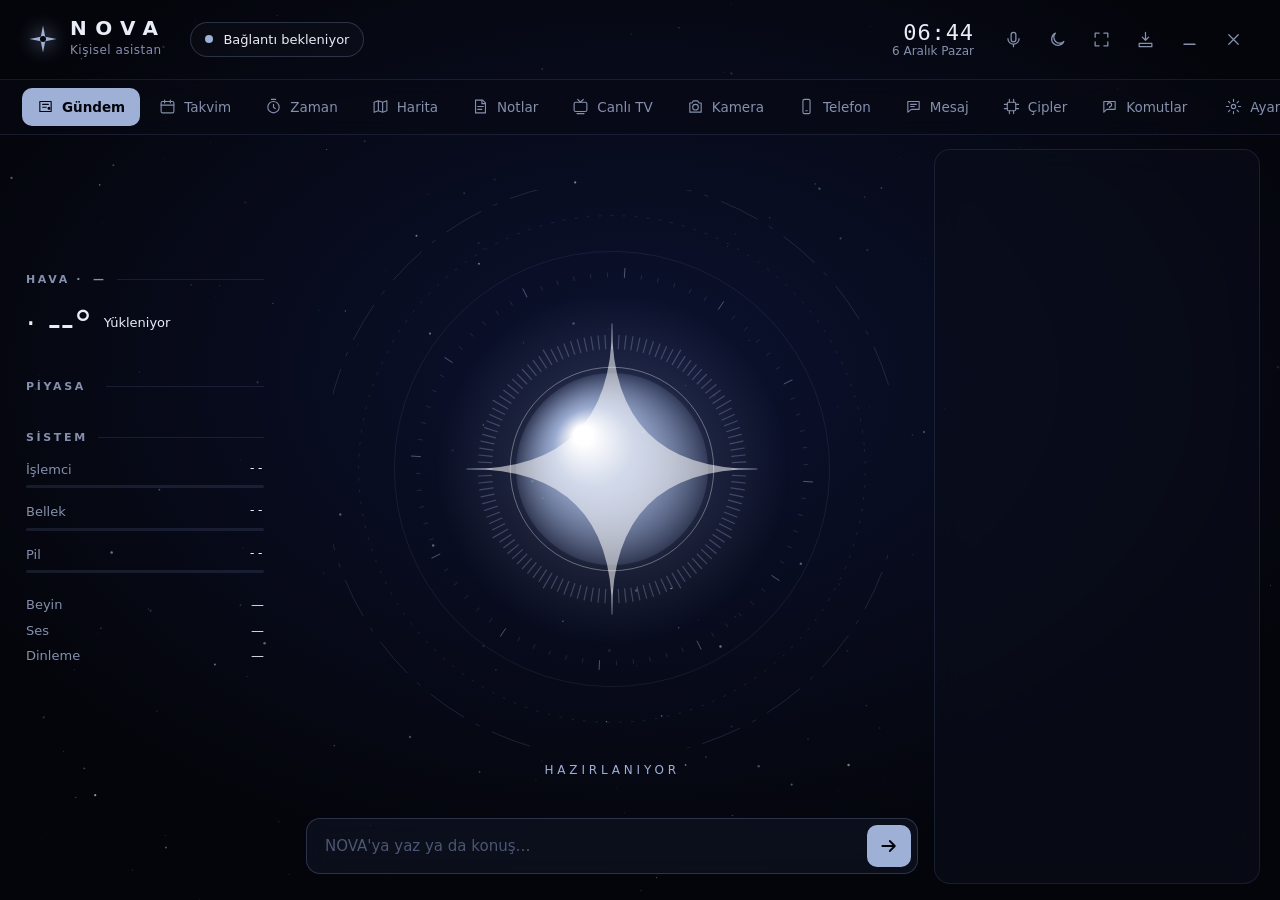
==== commit 022f0621: "NOVA 1.8.0: WhatsApp UI otomasyonu, söz kesme, büyük harita, Hakkında fotoğrafı - WhatsApp/Telegram:" ====
--- a/web/index.html
+++ b/web/index.html
@@ -40,7 +40,6 @@
 
 <nav class="menubar" id="menubar" aria-label="Menü">
   <button data-menu="brief" class="hot"><svg viewBox="0 0 24 24"><path d="M4 5h16v14H4z"/><path d="M8 9h8M8 13h5"/><circle cx="17" cy="14.5" r="1.4" fill="currentColor"/></svg><span>Gündem</span></button>
-  <button data-menu="news"><svg viewBox="0 0 24 24"><rect x="3" y="5" width="14" height="15" rx="2"/><path d="M17 9h3v9a2 2 0 0 1-2 2M7 9h6M7 13h6M7 17h4"/></svg><span>Haberler</span></button>
   <button data-menu="calendar"><svg viewBox="0 0 24 24"><rect x="3" y="5" width="18" height="16" rx="2"/><path d="M3 10h18M8 3v4M16 3v4"/></svg><span>Takvim</span></button>
   <button data-menu="timers"><svg viewBox="0 0 24 24"><circle cx="12" cy="13" r="8"/><path d="M12 9v4l2.5 2M9 2h6"/></svg><span>Zaman</span> <i class="badge" id="timerBadge2" hidden></i></button>
   <button data-menu="map"><svg viewBox="0 0 24 24"><path d="M9 4 3 6v14l6-2 6 2 6-2V4l-6 2-6-2zM9 4v14M15 6v14"/></svg><span>Harita</span></button>
@@ -80,6 +79,17 @@
 
 <main class="stage">
   <canvas id="core" aria-label="NOVA çekirdeği"></canvas>
+  <section class="mapview" id="mapview" aria-label="Harita">
+    <div class="mv-head">
+      <form class="mv-search" id="mapForm" autocomplete="off"><svg viewBox="0 0 24 24"><circle cx="11" cy="11" r="7"/><path d="m20 20-4-4"/></svg><input name="q" placeholder="Yer, adres ya da işletme ara… (ör. Galata Kulesi)"><button class="primary">Bul</button></form>
+      <div class="mv-layers" id="mapLayers"><button data-layer="dark" class="on">Koyu</button><button data-layer="street">Sokak</button><button data-layer="sat">Uydu</button></div>
+      <button class="mv-btn" id="mapLocate" title="Konumum">◎ Konumum</button>
+      <button class="mv-btn" id="mapClose" title="Kapat">✕</button>
+    </div>
+    <div id="map"><p class="empty">Harita yükleniyor…</p></div>
+    <div class="mv-foot"><span id="mapLabel"></span><span class="sp"></span>
+      <button class="mv-btn" id="mapRoute">🚗 Yol tarifi</button><button class="mv-btn" id="mapWalk">🚶 Yürüyerek</button><button class="mv-btn" id="mapShare">Paylaş</button></div>
+  </section>
   <section class="bulletin" id="bulletin" aria-label="Haber bülteni">
     <div class="bl-head"><span class="live">CANLI</span><h2 id="blName">Gündem</h2>
       <div class="bl-cats" id="blCats"><button data-cat="gundem">Gündem</button><button data-cat="sondakika">Son dakika</button><button data-cat="dunya">Dünya</button><button data-cat="ekonomi">Ekonomi</button><button data-cat="spor">Spor</button><button data-cat="teknoloji">Teknoloji</button></div>
@@ -107,7 +117,7 @@
   </nav>
 
   <!-- HABERLER -->
-  <section class="pane" data-pane="news">
+  <section class="pane" data-pane="news" hidden>
     <div class="chips" id="newsCats">
       <button data-cat="gundem">Gündem</button><button data-cat="sondakika">Son dakika</button>
       <button data-cat="dunya">Dünya</button><button data-cat="ekonomi">Ekonomi</button>
@@ -147,13 +157,6 @@
   </section>
 
   <!-- HARİTA -->
-  <section class="pane pane-map" data-pane="map">
-    <form class="inline-form map-search" id="mapForm" autocomplete="off">
-      <div class="row"><input name="q" placeholder="Yer ara: Galata Kulesi, Manisa…"><button class="primary">Bul</button></div>
-    </form>
-    <div id="map"><p class="empty">Harita yükleniyor…</p></div>
-    <div class="pane-actions"><span id="mapLabel" class="muted"></span><button class="mini" id="mapRoute">Yol tarifi ↗</button></div>
-  </section>
 
   <!-- NOTLAR -->
   <section class="pane" data-pane="notes">
@@ -276,6 +279,7 @@
       <label>Şehir (hava durumu) <input name="city"></label>
       <label class="check"><input type="checkbox" name="fullscreen"> Tam ekranla başlat</label>
       <label class="check"><input type="checkbox" name="show_transcript"> Konuşma yazılarını ekranda göster</label>
+      <label class="check"><input type="checkbox" name="barge_in"> Ben konuşmaya başlayınca NOVA sussun ve düşünmeyi bıraksın</label>
       <label class="check"><input type="checkbox" name="background"> Pencereyi kapatınca arka planda dinlemeye devam et</label>
       <label class="check"><input type="checkbox" name="autostart"> Windows açılınca NOVA arka planda başlasın</label>
     </fieldset>
@@ -337,7 +341,6 @@
 
     <fieldset>
       <legend>Mesajlaşma</legend>
-      <label class="check"><input type="checkbox" name="msg_confirm"> Göndermeden önce bana sor</label>
       <label class="check"><input type="checkbox" name="msg_auto_send"> Sohbet açılınca Enter'a kendisi bassın (otomatik gönder)</label>
       <label>Uygulamanın açılmasını bekleme (sn) <input type="number" name="msg_wait" min="2" max="15" step="0.5"></label>
       <label>Telegram Bot anahtarı (isteğe bağlı) <input name="tg_bot_token" type="password" placeholder="123456:ABC…"></label>
@@ -372,7 +375,7 @@
     </div>
 
     <div class="maker">
-      <div class="avatar" aria-hidden="true">SŞ</div>
+      <div class="avatar" aria-hidden="true"><img src="img/samet.jpg" alt="" onerror="this.remove()">SŞ</div>
       <div>
         <span class="kicker">Yapan</span>
         <h3 id="abMaker">Samet Şahin</h3>
--- a/web/style.css
+++ b/web/style.css
@@ -423,3 +423,27 @@
 .qr-box img{width:min(240px,100%);height:auto;border-radius:10px;image-rendering:pixelated}
 .phone-url{font:12.5px var(--mono);color:var(--muted);text-align:center;word-break:break-all;margin:8px 0}
 .steps{margin:10px 0 0;padding-left:20px;font-size:13px;color:#c3cadf;line-height:1.7}
+
+/* ---------- büyük harita ekranı ---------- */
+.mapview{position:absolute;inset:8px 0 0;z-index:4;display:flex;flex-direction:column;gap:10px;opacity:0;pointer-events:none;transform:translateY(10px);transition:opacity .3s,transform .3s}
+body.map-on .mapview{opacity:1;pointer-events:auto;transform:none}
+body.map-on #core{opacity:.08;filter:blur(3px)}
+body.map-on .core-label,body.map-on .bulletin{opacity:0;pointer-events:none}
+.mv-head{display:flex;align-items:center;gap:8px;flex-wrap:wrap}
+.mv-search{flex:1;min-width:260px;display:flex;align-items:center;gap:8px;padding:4px 4px 4px 12px;border:1px solid var(--line2);border-radius:12px;background:var(--panel)}
+.mv-search svg{width:18px;height:18px;color:var(--muted);flex:none}
+.mv-search input{flex:1;min-width:0;border:0;background:none;outline:none;padding:8px 0;font-size:14.5px}
+.mv-search .primary{padding:8px 16px;border-radius:9px;border:0;cursor:pointer;font-weight:600}
+.mv-layers{display:flex;padding:3px;border:1px solid var(--line2);border-radius:11px;background:var(--panel)}
+.mv-layers button{border:0;background:none;color:var(--muted);padding:7px 12px;border-radius:8px;cursor:pointer;font-size:13px}
+.mv-layers button.on{background:var(--acc);color:#04050b;font-weight:600}
+.mv-btn{border:1px solid var(--line2);background:var(--panel);color:var(--ink);border-radius:10px;padding:8px 12px;cursor:pointer;font-size:13px;white-space:nowrap}
+.mv-btn:hover{border-color:var(--acc)}
+.mapview #map{flex:1;min-height:0;border:1px solid var(--line2);border-radius:16px;overflow:hidden;box-shadow:0 30px 80px -30px color-mix(in srgb,var(--acc) 40%,transparent)}
+.mv-foot{display:flex;align-items:center;gap:8px;font-size:13px;color:var(--muted)}
+.mv-foot .sp{flex:1}
+.mv-foot #mapLabel{overflow:hidden;text-overflow:ellipsis;white-space:nowrap}
+/* ---------- hakkında fotoğrafı ---------- */
+.avatar{position:relative;overflow:hidden}
+.avatar img{position:absolute;inset:0;width:100%;height:100%;object-fit:cover;object-position:50% 25%}
+.maker .avatar{width:86px;height:86px;border:2px solid color-mix(in srgb,var(--acc) 70%,transparent)}
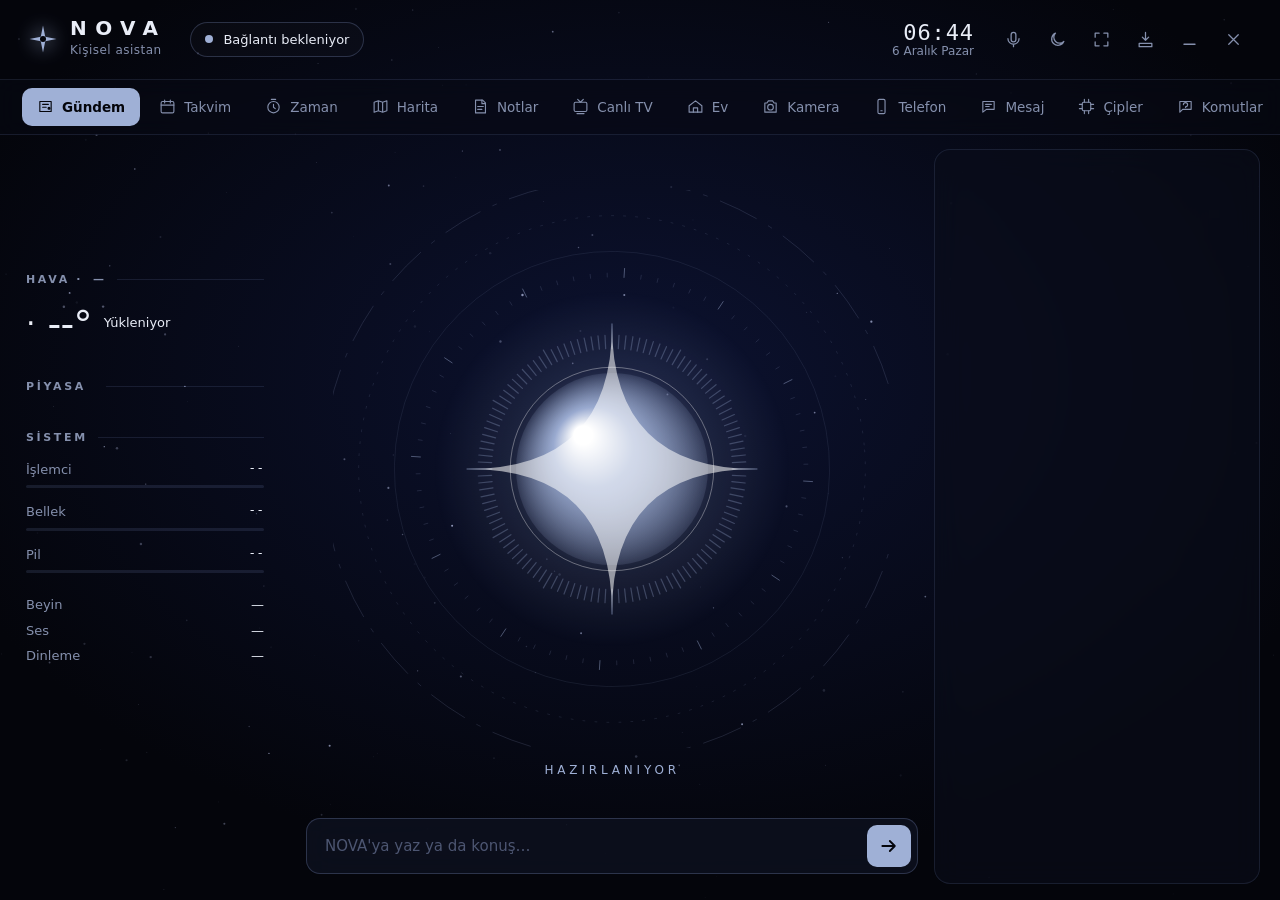
==== commit ae52b591: "NOVA 1.9.0: akıllı ev — Tuya robot süpürge kontrolü - Ev menüsü: başlat, durdur, şarja dön, bul, emi" ====
--- a/web/index.html
+++ b/web/index.html
@@ -45,6 +45,7 @@
   <button data-menu="map"><svg viewBox="0 0 24 24"><path d="M9 4 3 6v14l6-2 6 2 6-2V4l-6 2-6-2zM9 4v14M15 6v14"/></svg><span>Harita</span></button>
   <button data-menu="notes"><svg viewBox="0 0 24 24"><path d="M5 3h10l4 4v14H5z"/><path d="M14 3v5h5M8 12h8M8 16h6"/></svg><span>Notlar</span></button>
   <button data-menu="tv"><svg viewBox="0 0 24 24"><rect x="3" y="6" width="18" height="13" rx="2"/><path d="M8 2l4 4 4-4M7 22h10"/></svg><span>Canlı TV</span></button>
+  <button data-menu="home"><svg viewBox="0 0 24 24"><path d="M3 11 12 4l9 7v9H3z"/><path d="M9 20v-6h6v6"/></svg><span>Ev</span></button>
   <button data-menu="camera"><svg viewBox="0 0 24 24"><path d="M4 7h3l2-3h6l2 3h3v13H4z"/><circle cx="12" cy="13" r="4"/></svg><span>Kamera</span></button>
   <button data-menu="phone"><svg viewBox="0 0 24 24"><rect x="7" y="2" width="10" height="20" rx="2"/><path d="M11 18h2"/></svg><span>Telefon</span></button>
   <button data-menu="messages"><svg viewBox="0 0 24 24"><path d="M4 5h16v11H9l-5 4z"/><path d="M8 9h8M8 12h5"/></svg><span>Mesaj</span></button>
@@ -173,6 +174,50 @@
     <p class="chip-note">Kanallar kendi resmî canlı yayın sayfalarında, ayrı bir pencerede açılır. Sesle de olur: <q>TRT 1'i aç</q>, <q>Habertürk canlı</q>.</p>
   </section>
 
+  <!-- AKILLI EV -->
+  <section class="pane" data-pane="home">
+    <div class="vac" id="vacCard" hidden>
+      <div class="vac-top">
+        <div class="vac-ic"><svg viewBox="0 0 48 48"><circle cx="24" cy="24" r="19"/><circle cx="24" cy="24" r="6"/><path d="M14 13l4 4M34 13l-4 4"/></svg></div>
+        <div><b>Robot Süpürge</b><span id="vacState">—</span></div>
+        <button class="mini" id="vacRefresh" title="Yenile">↻</button>
+      </div>
+      <div class="vac-bat"><i><s id="vacBatBar"></s></i><b id="vacBat">--%</b></div>
+      <div class="vac-btns">
+        <button data-vac="start" class="go">▶ Başlat</button>
+        <button data-vac="pause">⏸ Durdur</button>
+        <button data-vac="dock">⌂ Şarja dön</button>
+        <button data-vac="seek">🔊 Bul</button>
+      </div>
+      <h3>Emiş gücü <span class="sub" id="vacSuction"></span></h3>
+      <div class="chips" id="vacSuct"><button data-s="sessiz">Sessiz</button><button data-s="normal">Normal</button><button data-s="güçlü">Güçlü</button><button data-s="maksimum">Maksimum</button></div>
+      <h3>Mod</h3>
+      <div class="chips" id="vacMode"><button data-m="kenar">Kenar</button><button data-m="spiral">Spiral</button><button data-m="nokta">Nokta</button><button data-m="paspas">Paspas</button></div>
+      <p class="chip-note">Sesle: <q>süpürgeyi başlat</q>, <q>süpürgeyi şarja gönder</q>, <q>süpürge nerede</q>, <q>süpürgenin şarjı kaç</q>, <q>emiş gücünü maksimum yap</q>.</p>
+      <button class="mini" id="vacEdit">⚙ Bağlantı ayarları</button>
+    </div>
+
+    <div class="vac-setup" id="vacSetup">
+      <h3>Robot süpürgeyi bağla (bir kez)</h3>
+      <ol class="steps">
+        <li><a class="link" data-url="https://iot.tuya.com">iot.tuya.com</a>'da ücretsiz hesap aç.</li>
+        <li><b>Cloud → Development → Create Cloud Project</b>: Industry <b>Smart Home</b>, Data Center <b>Central Europe</b>.</li>
+        <li>Projenin <b>Overview</b> sayfasındaki <b>Access ID</b> ve <b>Access Secret</b>'ı aşağıya yapıştır.</li>
+        <li><b>Devices → Link App Account → Add App Account</b>: çıkan QR'ı Smart Life / Tuya uygulamasında <b>Ben → sağ üstteki tarama</b> ile okut.</li>
+        <li>Süpürgenin kimliği: Smart Life'ta süpürge → sağ üst ✎ → <b>Cihaz Bilgisi → Sanal Kimlik</b>. Ya da kaydedip "Cihazları bul"a bas.</li>
+      </ol>
+      <form class="inline-form" id="vacForm" autocomplete="off">
+        <input name="tuya_key" placeholder="Access ID / Client ID">
+        <input name="tuya_secret" type="password" placeholder="Access Secret / Client Secret (değiştirmeyeceksen boş bırak)">
+        <select name="tuya_region"><option value="eu">Avrupa (Türkiye için)</option><option value="us">Amerika</option><option value="in">Hindistan</option><option value="cn">Çin</option><option value="sg">Singapur</option></select>
+        <input name="tuya_device" placeholder="Süpürgenin cihaz kimliği (Sanal Kimlik)">
+        <div class="row end"><button type="button" class="ghost" id="vacFind">Cihazları bul</button><button class="primary">Kaydet ve bağlan</button></div>
+      </form>
+      <ul class="contacts" id="vacDevs"></ul>
+      <p class="chip-note" id="vacErr"></p>
+    </div>
+  </section>
+
   <!-- KAMERA -->
   <section class="pane pane-cam" data-pane="camera">
     <div class="cam-box"><video id="camVideo" autoplay playsinline muted></video><canvas id="camCanvas" hidden></canvas>
@@ -232,6 +277,7 @@
       <li><q>Sezen Aksu şarkısını çal</q> · <q>biraz müzik aç</q></li>
       <li><q>ATLAS'a geç</q> · <q>LAYRA moduna geç</q> · <q>çipi değiştir</q></li>
       <li><q>TRT 1'i aç</q> · <q>canlı TV aç</q></li>
+      <li><q>Süpürgeyi başlat</q> · <q>süpürgeyi şarja gönder</q> · <q>süpürge nerede</q></li>
       <li><q>Son depremler</q> · <q>Akşam ezanı ne zaman?</q></li>
       <li><q>25 çarpı 4 kaç eder</q> · <q>200'ün yüzde 15'i kaç</q></li>
       <li><q>Panodakini oku</q> · <q>Bilgisayarı kapat</q></li>
--- a/web/style.css
+++ b/web/style.css
@@ -447,3 +447,27 @@
 .avatar{position:relative;overflow:hidden}
 .avatar img{position:absolute;inset:0;width:100%;height:100%;object-fit:cover;object-position:50% 25%}
 .maker .avatar{width:86px;height:86px;border:2px solid color-mix(in srgb,var(--acc) 70%,transparent)}
+
+/* ---------- akıllı ev / robot süpürge ---------- */
+.vac{display:flex;flex-direction:column;gap:12px}
+.vac[hidden],.vac-setup[hidden]{display:none}
+.vac-top{display:flex;align-items:center;gap:12px}
+.vac-top b{display:block;font-size:16px}
+.vac-top span{font-size:13px;color:var(--acc)}
+.vac-top .mini{margin-left:auto}
+.vac-ic{width:52px;height:52px;flex:none;border-radius:50%;display:grid;place-items:center;background:color-mix(in srgb,var(--acc) 14%,transparent);color:var(--acc)}
+.vac-ic svg{width:34px;height:34px}
+.vac.working .vac-ic svg{animation:spin 3s linear infinite}
+@keyframes spin{to{transform:rotate(360deg)}}
+.vac-bat{display:flex;align-items:center;gap:10px}
+.vac-bat i{flex:1;height:8px;border-radius:8px;background:var(--line);overflow:hidden}
+.vac-bat s{display:block;height:100%;width:0;background:linear-gradient(90deg,#7cf5c8,var(--acc));transition:width .6s}
+.vac-bat b{font:600 14px var(--mono)}
+.vac-btns{display:grid;grid-template-columns:1fr 1fr;gap:8px}
+.vac-btns button{padding:12px;border:1px solid var(--line2);border-radius:12px;background:var(--bg2);color:var(--ink);cursor:pointer;font-weight:600;font-size:14px}
+.vac-btns button:hover{border-color:var(--acc)}
+.vac-btns button.go{background:var(--acc);color:#04050b;border-color:var(--acc)}
+.vac-setup .steps a{cursor:pointer}
+.vac-setup form{margin-top:10px;display:flex;flex-direction:column;gap:8px}
+.vac-setup input,.vac-setup select{padding:10px 12px;border:1px solid var(--line2);border-radius:10px;background:var(--bg2);color:var(--ink)}
+#vacErr{color:#ffb3bd}
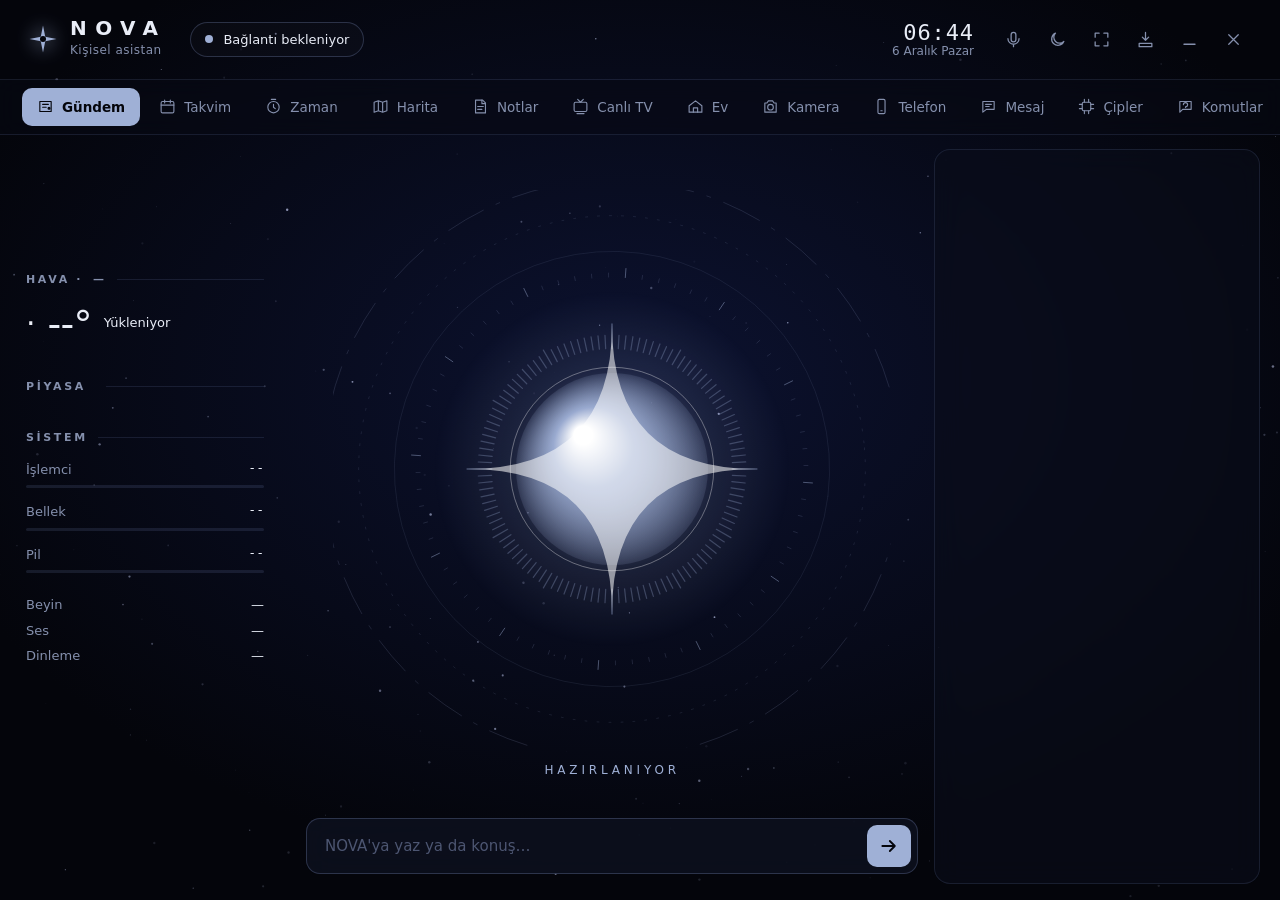
==== commit 024a5d1a: "NOVA 1.9.1: Wi-Fi'da Tuya cihazı tarama (süpürgenin altyapısını anlamak için) Co-Authored-By: Claude" ====
--- a/web/index.html
+++ b/web/index.html
@@ -198,6 +198,12 @@
     </div>
 
     <div class="vac-setup" id="vacSetup">
+      <div class="scan-box">
+        <b>Süpürgen Tuya altyapılı mı?</b>
+        <p class="chip-note">Şımart uygulaması kendi uygulaması; süpürge içeride Tuya kullanıyorsa NOVA bağlanabilir. Bu tarama aynı Wi-Fi'daki Tuya cihazlarını dinler, hiçbir ayarı değiştirmez.</p>
+        <button type="button" class="mini" id="vacScan">📡 Wi-Fi'da Tuya cihazı ara</button>
+        <ul class="contacts" id="vacScanList"></ul>
+      </div>
       <h3>Robot süpürgeyi bağla (bir kez)</h3>
       <ol class="steps">
         <li><a class="link" data-url="https://iot.tuya.com">iot.tuya.com</a>'da ücretsiz hesap aç.</li>
--- a/web/style.css
+++ b/web/style.css
@@ -471,3 +471,5 @@
 .vac-setup form{margin-top:10px;display:flex;flex-direction:column;gap:8px}
 .vac-setup input,.vac-setup select{padding:10px 12px;border:1px solid var(--line2);border-radius:10px;background:var(--bg2);color:var(--ink)}
 #vacErr{color:#ffb3bd}
+.scan-box{padding:12px;border:1px solid var(--line2);border-radius:12px;background:var(--bg2);margin-bottom:6px}
+.scan-box b{font-size:14px}
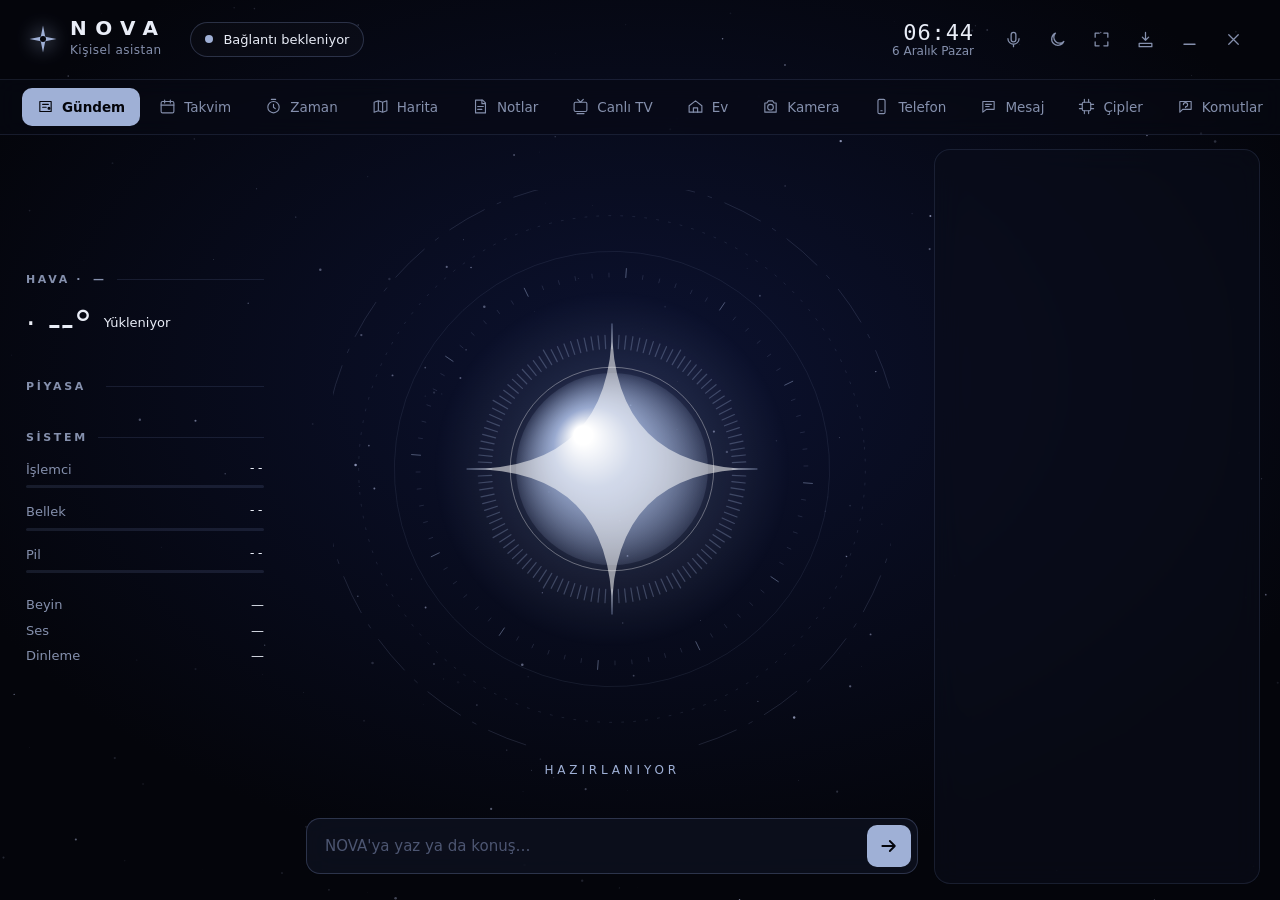
==== commit 5ccccc8e: "Ev: Şımart Katya T bağlantısı (Şımart Tuya altyapılı) — kurulum adımları yenilendi, v1.9.2 Co-Author" ====
--- a/web/index.html
+++ b/web/index.html
@@ -198,20 +198,28 @@
     </div>
 
     <div class="vac-setup" id="vacSetup">
+      <h3>Şımart Katya T'yi bağla (bir kez)</h3>
+      <p class="chip-note">Şımart cihazları Tuya bulutunda çalışır (Şımart uygulaması Tuya'nın altyapısıyla yapılmış). Şımart hesabı dışarıya bağlantı izni vermediği için süpürgeyi aynı buluttaki <b>Smart Life</b> uygulamasına taşıyıp NOVA'yı oradan bağlıyoruz. Süpürge, harita ve ayarlar aynen çalışır.</p>
       <div class="scan-box">
-        <b>Süpürgen Tuya altyapılı mı?</b>
-        <p class="chip-note">Şımart uygulaması kendi uygulaması; süpürge içeride Tuya kullanıyorsa NOVA bağlanabilir. Bu tarama aynı Wi-Fi'daki Tuya cihazlarını dinler, hiçbir ayarı değiştirmez.</p>
-        <button type="button" class="mini" id="vacScan">📡 Wi-Fi'da Tuya cihazı ara</button>
+        <b>1 · Süpürgeyi Smart Life'a taşı</b>
+        <ol class="steps">
+          <li>Şımart'ta süpürge → sağ üst ✎ → <b>Cihazı kaldır</b>.</li>
+          <li>Telefona <b>Smart Life</b>'ı kur, hesap aç. Süpürgeyi eşleştirme moduna al: Katya T'de genelde güç tuşuna <b>3-5 sn</b> basılı tut, sesli uyarı gelir.</li>
+          <li>Smart Life → <b>+ Cihaz ekle</b>. Süpürge kendiliğinden bulunur. Ev Wi-Fi'ını (2.4 GHz) seç.</li>
+        </ol>
+        <button type="button" class="mini" id="vacScan">📡 Süpürge Wi-Fi'da görünüyor mu?</button>
         <ul class="contacts" id="vacScanList"></ul>
       </div>
-      <h3>Robot süpürgeyi bağla (bir kez)</h3>
-      <ol class="steps">
-        <li><a class="link" data-url="https://iot.tuya.com">iot.tuya.com</a>'da ücretsiz hesap aç.</li>
-        <li><b>Cloud → Development → Create Cloud Project</b>: Industry <b>Smart Home</b>, Data Center <b>Central Europe</b>.</li>
-        <li>Projenin <b>Overview</b> sayfasındaki <b>Access ID</b> ve <b>Access Secret</b>'ı aşağıya yapıştır.</li>
-        <li><b>Devices → Link App Account → Add App Account</b>: çıkan QR'ı Smart Life / Tuya uygulamasında <b>Ben → sağ üstteki tarama</b> ile okut.</li>
-        <li>Süpürgenin kimliği: Smart Life'ta süpürge → sağ üst ✎ → <b>Cihaz Bilgisi → Sanal Kimlik</b>. Ya da kaydedip "Cihazları bul"a bas.</li>
-      </ol>
+      <div class="scan-box">
+        <b>2 · NOVA'ya izin ver</b>
+        <ol class="steps">
+          <li><a class="link" data-url="https://iot.tuya.com">iot.tuya.com</a>'da ücretsiz hesap aç.</li>
+          <li><b>Cloud → Development → Create Cloud Project</b>: Industry <b>Smart Home</b>, Data Center <b>Central Europe</b>.</li>
+          <li>Projenin <b>Overview</b> sayfasındaki <b>Access ID</b> ve <b>Access Secret</b>'ı aşağıya yapıştır.</li>
+          <li><b>Devices → Link App Account → Add App Account</b>: çıkan QR'ı Smart Life'ta <b>Ben → sağ üstteki tarama</b> ile okut.</li>
+          <li>Kaydet, sonra <b>Cihazları bul</b>'a bas ve listeden süpürgeyi seç.</li>
+        </ol>
+      </div>
       <form class="inline-form" id="vacForm" autocomplete="off">
         <input name="tuya_key" placeholder="Access ID / Client ID">
         <input name="tuya_secret" type="password" placeholder="Access Secret / Client Secret (değiştirmeyeceksen boş bırak)">
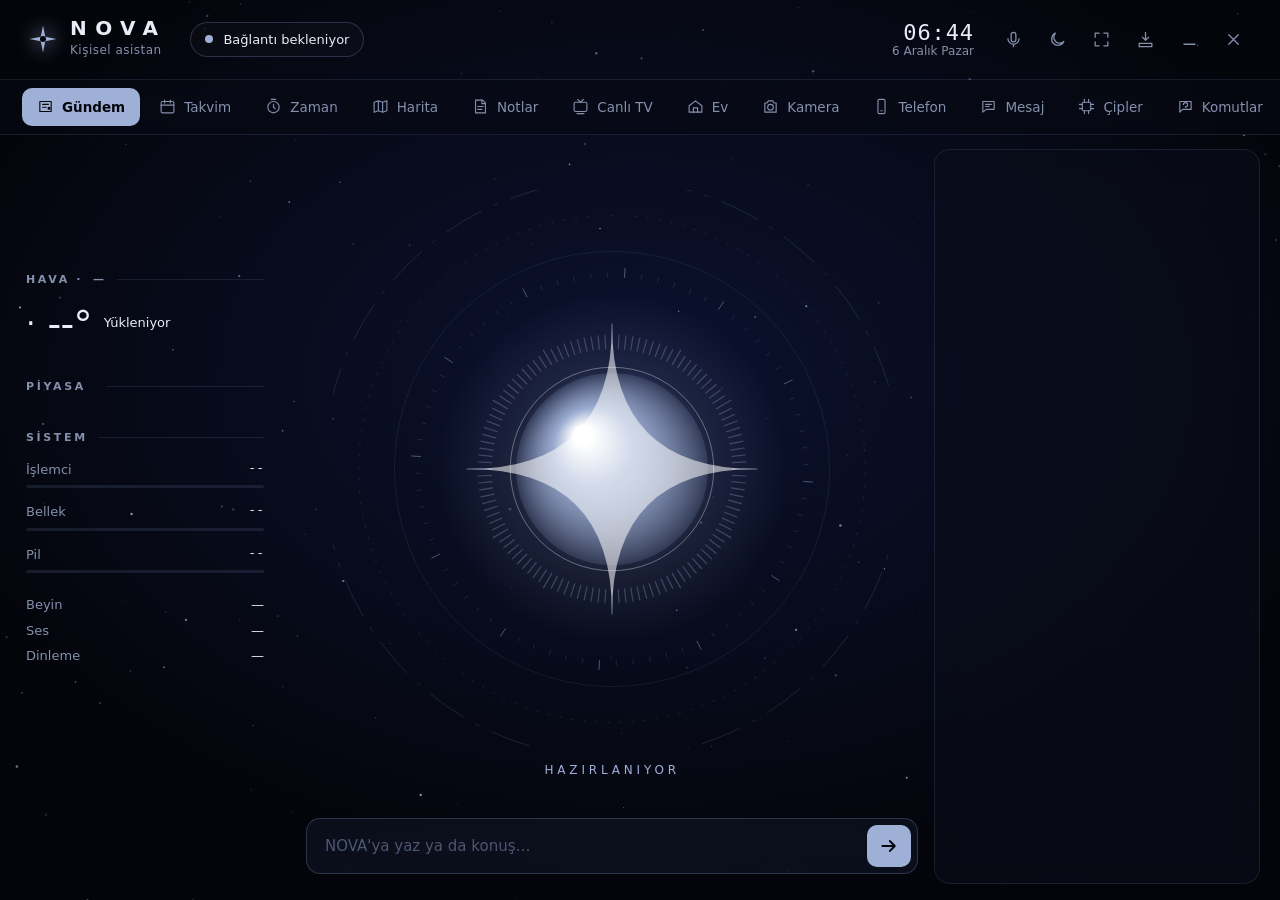
==== commit 5e097b83: "NOVA Android: telefon ve tablet uygulaması (APK), v1.9.3 Co-Authored-By: Claude Opus 5.5 <noreply@an" ====
--- a/web/index.html
+++ b/web/index.html
@@ -254,9 +254,10 @@
     <div class="pane-actions"><button class="mini" id="phoneReset">↻ Yeni QR (eski bağlantıları kes)</button><button class="mini" id="phoneLink">Telefon Bağlantısı uygulaması ↗</button></div>
     <ol class="steps">
       <li>Telefonun bu bilgisayarla <b>aynı Wi-Fi</b>'da olsun.</li>
-      <li>Telefonun kamerasıyla QR kodu okut, açılan sayfayı aç.</li>
+      <li><b>NOVA Android</b> uygulamasında <b>PC → QR kodu okut</b> de (ya da telefonun kamerasıyla okutup sayfayı aç).</li>
       <li>Windows güvenlik duvarı sorarsa <b>Özel ağlar</b> için izin ver.</li>
     </ol>
+    <p class="chip-note">📱 <b>NOVA Android</b> (telefon ve tablet): <a class="link" data-url="https://github.com/pepsicosamet-arch/NOVA/releases/latest">GitHub'dan APK'yı indir</a>. Uygulama tek başına da çalışır; bağlanınca mesaj ve süpürge komutları bilgisayardan gider.</p>
     <p class="chip-note">Telefondan: NOVA'ya yaz, hızlı komut gönder, fotoğraf ve dosya yolla (Resimler\NOVA\Telefon), panoyu paylaş.</p>
   </section>
 
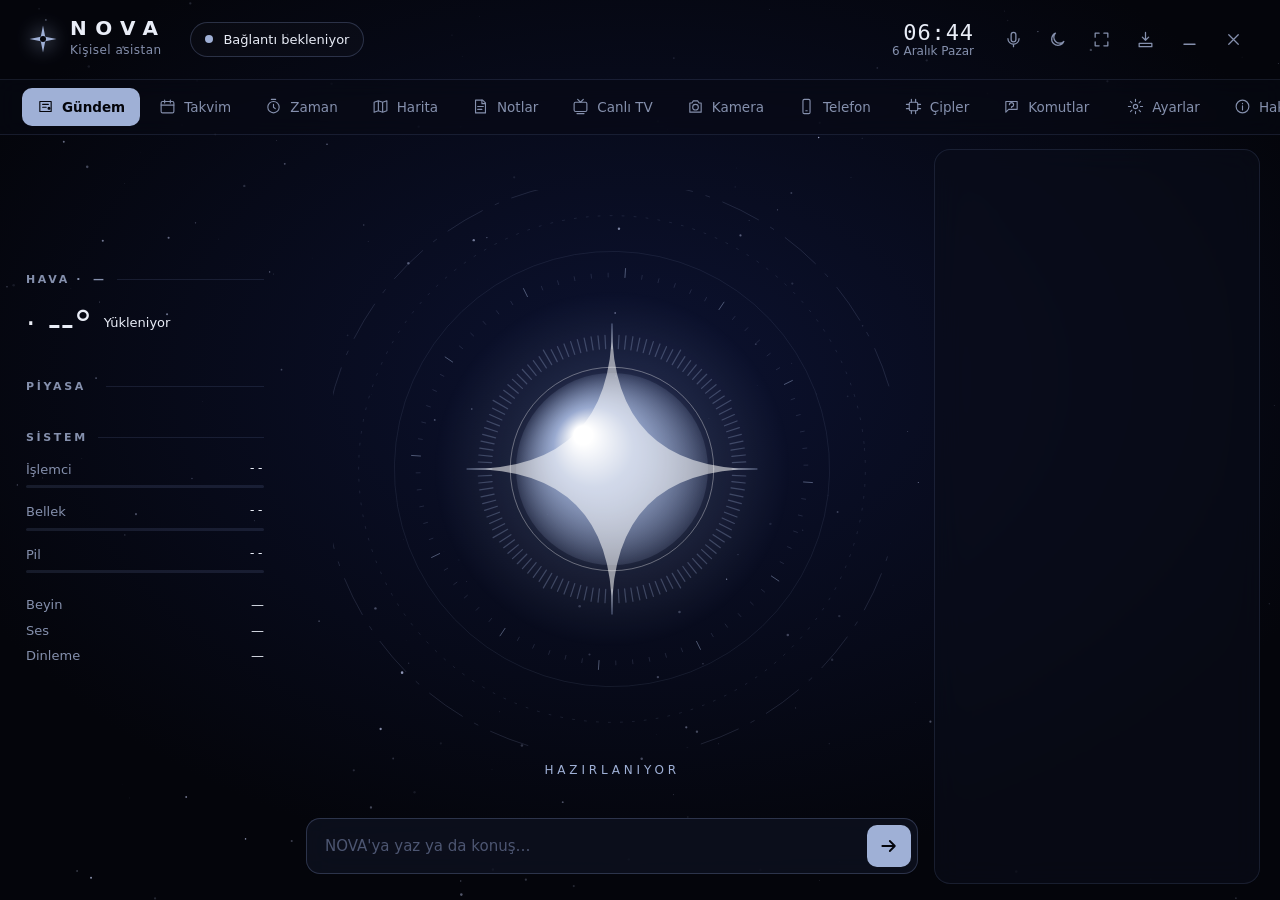
==== commit 54ef6245: "Mesaj ve Ev bölümleri kaldırıldı; mesajlar yalnız PC'deki WhatsApp/Telegram uygulamasından onaysız g" ====
--- a/web/index.html
+++ b/web/index.html
@@ -45,10 +45,8 @@
   <button data-menu="map"><svg viewBox="0 0 24 24"><path d="M9 4 3 6v14l6-2 6 2 6-2V4l-6 2-6-2zM9 4v14M15 6v14"/></svg><span>Harita</span></button>
   <button data-menu="notes"><svg viewBox="0 0 24 24"><path d="M5 3h10l4 4v14H5z"/><path d="M14 3v5h5M8 12h8M8 16h6"/></svg><span>Notlar</span></button>
   <button data-menu="tv"><svg viewBox="0 0 24 24"><rect x="3" y="6" width="18" height="13" rx="2"/><path d="M8 2l4 4 4-4M7 22h10"/></svg><span>Canlı TV</span></button>
-  <button data-menu="home"><svg viewBox="0 0 24 24"><path d="M3 11 12 4l9 7v9H3z"/><path d="M9 20v-6h6v6"/></svg><span>Ev</span></button>
   <button data-menu="camera"><svg viewBox="0 0 24 24"><path d="M4 7h3l2-3h6l2 3h3v13H4z"/><circle cx="12" cy="13" r="4"/></svg><span>Kamera</span></button>
   <button data-menu="phone"><svg viewBox="0 0 24 24"><rect x="7" y="2" width="10" height="20" rx="2"/><path d="M11 18h2"/></svg><span>Telefon</span></button>
-  <button data-menu="messages"><svg viewBox="0 0 24 24"><path d="M4 5h16v11H9l-5 4z"/><path d="M8 9h8M8 12h5"/></svg><span>Mesaj</span></button>
   <button data-menu="chips"><svg viewBox="0 0 24 24"><rect x="6" y="6" width="12" height="12" rx="2"/><path d="M9 2v4M15 2v4M9 18v4M15 18v4M2 9h4M2 15h4M18 9h4M18 15h4"/></svg><span>Çipler</span></button>
   <button data-menu="help"><svg viewBox="0 0 24 24"><path d="M4 5h16v11H8l-4 4z"/><path d="M9 9.5a3 3 0 1 1 3 3v1"/></svg><span>Komutlar</span></button>
   <span class="mb-sp"></span>
@@ -174,64 +172,6 @@
     <p class="chip-note">Kanallar kendi resmî canlı yayın sayfalarında, ayrı bir pencerede açılır. Sesle de olur: <q>TRT 1'i aç</q>, <q>Habertürk canlı</q>.</p>
   </section>
 
-  <!-- AKILLI EV -->
-  <section class="pane" data-pane="home">
-    <div class="vac" id="vacCard" hidden>
-      <div class="vac-top">
-        <div class="vac-ic"><svg viewBox="0 0 48 48"><circle cx="24" cy="24" r="19"/><circle cx="24" cy="24" r="6"/><path d="M14 13l4 4M34 13l-4 4"/></svg></div>
-        <div><b>Robot Süpürge</b><span id="vacState">—</span></div>
-        <button class="mini" id="vacRefresh" title="Yenile">↻</button>
-      </div>
-      <div class="vac-bat"><i><s id="vacBatBar"></s></i><b id="vacBat">--%</b></div>
-      <div class="vac-btns">
-        <button data-vac="start" class="go">▶ Başlat</button>
-        <button data-vac="pause">⏸ Durdur</button>
-        <button data-vac="dock">⌂ Şarja dön</button>
-        <button data-vac="seek">🔊 Bul</button>
-      </div>
-      <h3>Emiş gücü <span class="sub" id="vacSuction"></span></h3>
-      <div class="chips" id="vacSuct"><button data-s="sessiz">Sessiz</button><button data-s="normal">Normal</button><button data-s="güçlü">Güçlü</button><button data-s="maksimum">Maksimum</button></div>
-      <h3>Mod</h3>
-      <div class="chips" id="vacMode"><button data-m="kenar">Kenar</button><button data-m="spiral">Spiral</button><button data-m="nokta">Nokta</button><button data-m="paspas">Paspas</button></div>
-      <p class="chip-note">Sesle: <q>süpürgeyi başlat</q>, <q>süpürgeyi şarja gönder</q>, <q>süpürge nerede</q>, <q>süpürgenin şarjı kaç</q>, <q>emiş gücünü maksimum yap</q>.</p>
-      <button class="mini" id="vacEdit">⚙ Bağlantı ayarları</button>
-    </div>
-
-    <div class="vac-setup" id="vacSetup">
-      <h3>Şımart Katya T'yi bağla (bir kez)</h3>
-      <p class="chip-note">Şımart cihazları Tuya bulutunda çalışır (Şımart uygulaması Tuya'nın altyapısıyla yapılmış). Şımart hesabı dışarıya bağlantı izni vermediği için süpürgeyi aynı buluttaki <b>Smart Life</b> uygulamasına taşıyıp NOVA'yı oradan bağlıyoruz. Süpürge, harita ve ayarlar aynen çalışır.</p>
-      <div class="scan-box">
-        <b>1 · Süpürgeyi Smart Life'a taşı</b>
-        <ol class="steps">
-          <li>Şımart'ta süpürge → sağ üst ✎ → <b>Cihazı kaldır</b>.</li>
-          <li>Telefona <b>Smart Life</b>'ı kur, hesap aç. Süpürgeyi eşleştirme moduna al: Katya T'de genelde güç tuşuna <b>3-5 sn</b> basılı tut, sesli uyarı gelir.</li>
-          <li>Smart Life → <b>+ Cihaz ekle</b>. Süpürge kendiliğinden bulunur. Ev Wi-Fi'ını (2.4 GHz) seç.</li>
-        </ol>
-        <button type="button" class="mini" id="vacScan">📡 Süpürge Wi-Fi'da görünüyor mu?</button>
-        <ul class="contacts" id="vacScanList"></ul>
-      </div>
-      <div class="scan-box">
-        <b>2 · NOVA'ya izin ver</b>
-        <ol class="steps">
-          <li><a class="link" data-url="https://iot.tuya.com">iot.tuya.com</a>'da ücretsiz hesap aç.</li>
-          <li><b>Cloud → Development → Create Cloud Project</b>: Industry <b>Smart Home</b>, Data Center <b>Central Europe</b>.</li>
-          <li>Projenin <b>Overview</b> sayfasındaki <b>Access ID</b> ve <b>Access Secret</b>'ı aşağıya yapıştır.</li>
-          <li><b>Devices → Link App Account → Add App Account</b>: çıkan QR'ı Smart Life'ta <b>Ben → sağ üstteki tarama</b> ile okut.</li>
-          <li>Kaydet, sonra <b>Cihazları bul</b>'a bas ve listeden süpürgeyi seç.</li>
-        </ol>
-      </div>
-      <form class="inline-form" id="vacForm" autocomplete="off">
-        <input name="tuya_key" placeholder="Access ID / Client ID">
-        <input name="tuya_secret" type="password" placeholder="Access Secret / Client Secret (değiştirmeyeceksen boş bırak)">
-        <select name="tuya_region"><option value="eu">Avrupa (Türkiye için)</option><option value="us">Amerika</option><option value="in">Hindistan</option><option value="cn">Çin</option><option value="sg">Singapur</option></select>
-        <input name="tuya_device" placeholder="Süpürgenin cihaz kimliği (Sanal Kimlik)">
-        <div class="row end"><button type="button" class="ghost" id="vacFind">Cihazları bul</button><button class="primary">Kaydet ve bağlan</button></div>
-      </form>
-      <ul class="contacts" id="vacDevs"></ul>
-      <p class="chip-note" id="vacErr"></p>
-    </div>
-  </section>
-
   <!-- KAMERA -->
   <section class="pane pane-cam" data-pane="camera">
     <div class="cam-box"><video id="camVideo" autoplay playsinline muted></video><canvas id="camCanvas" hidden></canvas>
@@ -261,22 +201,6 @@
     <p class="chip-note">Telefondan: NOVA'ya yaz, hızlı komut gönder, fotoğraf ve dosya yolla (Resimler\NOVA\Telefon), panoyu paylaş.</p>
   </section>
 
-  <!-- MESAJ -->
-  <section class="pane" data-pane="messages">
-    <div class="seg seg3 plat" id="msgPlat">
-      <label><input type="radio" name="mplat" value="whatsapp" checked><span>WhatsApp</span></label>
-      <label><input type="radio" name="mplat" value="telegram"><span>Telegram</span></label>
-      <label><input type="radio" name="mplat" value="x"><span>X</span></label>
-    </div>
-    <form class="inline-form" id="msgForm" autocomplete="off">
-      <input name="to" id="msgTo" placeholder="Kime? (uygulamada kayıtlı adı)" maxlength="60">
-      <textarea name="text" rows="3" maxlength="1000" placeholder="Mesajın…" required></textarea>
-      <div class="row end"><span class="muted" id="msgHint"></span><button class="primary" id="msgBtn">Gönder</button></div>
-    </form>
-    <p class="chip-note">Numara gerekmez: NOVA uygulamayı açar, kişiyi uygulamanın kendi aramasında bulur ve mesajı gönderir. Kişinin adını telefonunda/WhatsApp'ta kayıtlı olduğu gibi yaz.<br>Sesle: <q>WhatsApp'tan Ahmet'e akşam görüşürüz yaz</q> · <q>X'te paylaş: …</q></p>
-    <p class="chip-note" id="appsInfo"></p>
-  </section>
-
   <!-- ÇİPLER -->
   <section class="pane" data-pane="chips">
     <div class="chip-grid" id="chipGrid"></div>
@@ -292,7 +216,6 @@
       <li><q>Sezen Aksu şarkısını çal</q> · <q>biraz müzik aç</q></li>
       <li><q>ATLAS'a geç</q> · <q>LAYRA moduna geç</q> · <q>çipi değiştir</q></li>
       <li><q>TRT 1'i aç</q> · <q>canlı TV aç</q></li>
-      <li><q>Süpürgeyi başlat</q> · <q>süpürgeyi şarja gönder</q> · <q>süpürge nerede</q></li>
       <li><q>Son depremler</q> · <q>Akşam ezanı ne zaman?</q></li>
       <li><q>25 çarpı 4 kaç eder</q> · <q>200'ün yüzde 15'i kaç</q></li>
       <li><q>Panodakini oku</q> · <q>Bilgisayarı kapat</q></li>
